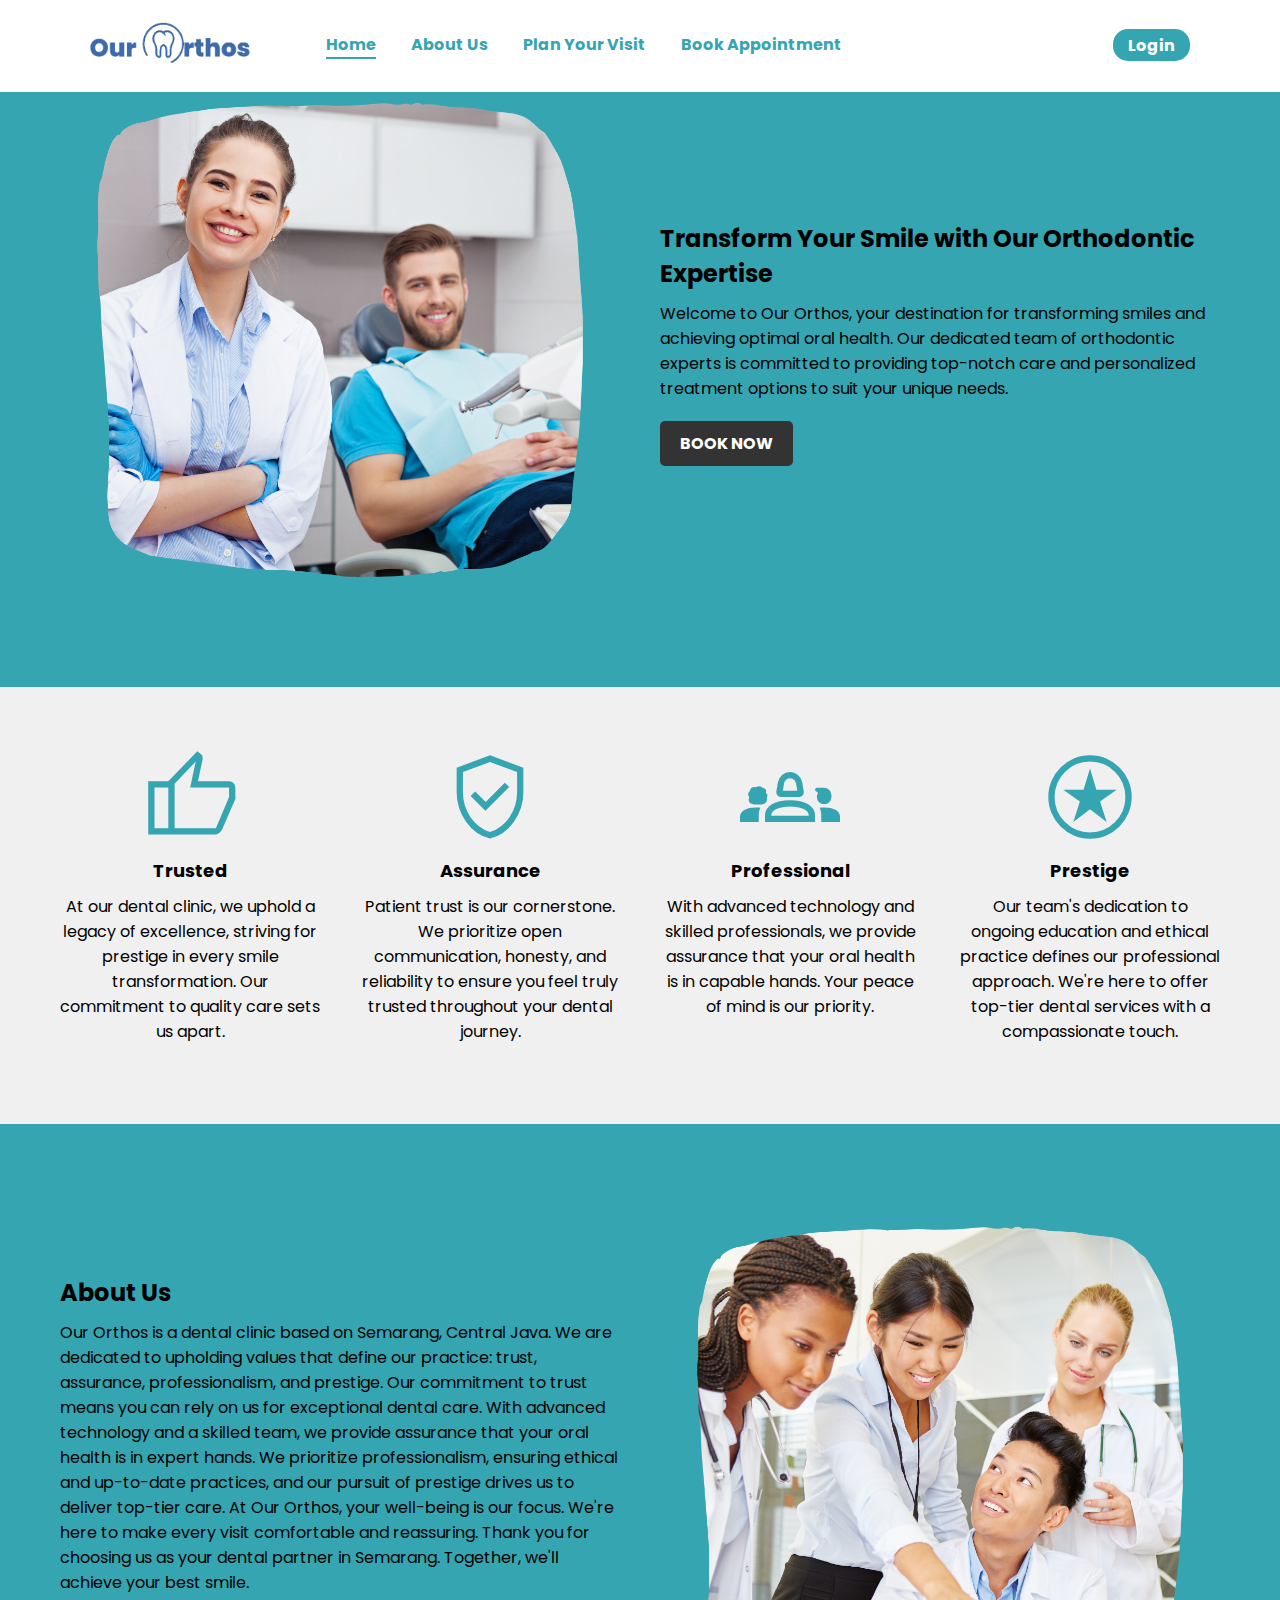
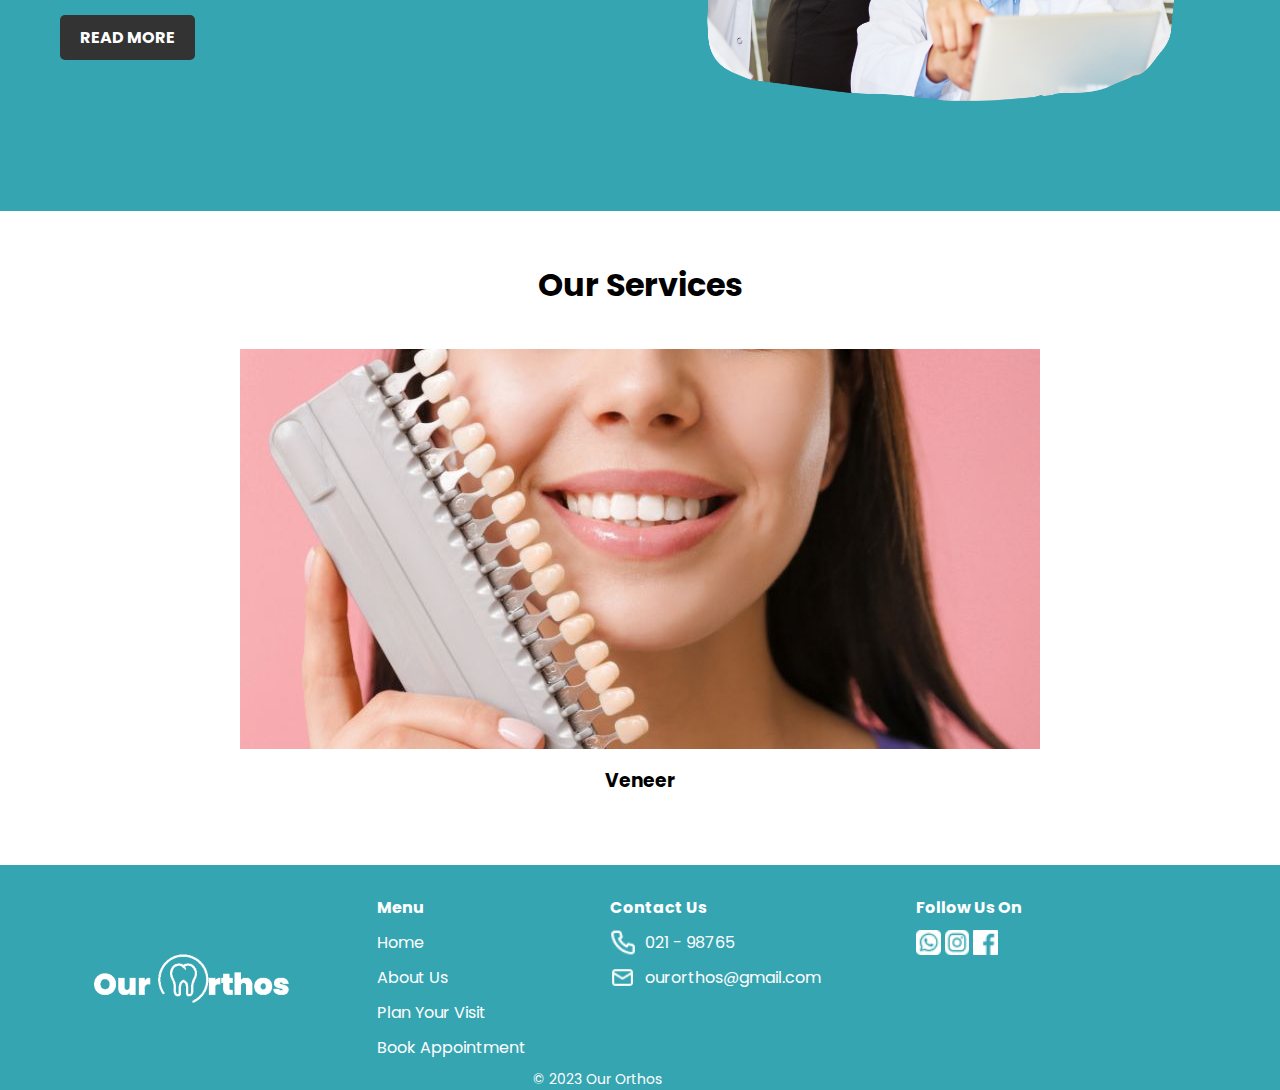
==== index.html @ 7481c5b5 "Change lorem ipsum to real content in index.html, fixed js in carousel index.html and linked button." ====
<!DOCTYPE html>
<html lang="en">
  <head>
    <meta charset="UTF-8" />
    <meta name="viewport" content="width=device-width, initial-scale=1.0" />
    <link rel="stylesheet" href="css/style-erna.css" />

    <!-- Google Fonts -->
    <link rel="preconnect" href="https://fonts.googleapis.com" />
    <link rel="preconnect" href="https://fonts.gstatic.com" crossorigin />
    <link
      href="https://fonts.googleapis.com/css2?family=Poppins:wght@100;300;400;700&display=swap"
      rel="stylesheet"
    />

    <link
      rel="stylesheet"
      href="https://fonts.googleapis.com/css2?family=Material+Symbols+Outlined:opsz,wght,FILL,GRAD@20..48,100..700,0..1,-50..200"
    />

    <link
      href="https://fonts.googleapis.com/css?family=Poppins"
      rel="stylesheet"
    />
    <title>Our Orthos</title>
  </head>
  <body>
    <!-- Navbar -->
    <nav class="navbar">
      <div class="navbar-logo">
        <a href=""><img src="assets/svg/logo.svg" alt="" /></a>
      </div>
      <div id="dropdown" class="navbar-nav">
        <div class="navbar-middle">
          <a href="index.html" class="active">Home</a>
          <a href="about.html">About Us</a>
          <a href="plan-your-visit.html">Plan Your Visit</a>
          <a href="profile page.html">Book Appointment</a>
        </div>
        <div class="navbar-login">
          <a href="login.html" class="login">Login</a>
        </div>
      </div>
      <div class="navbar-right">
        <a id="menu" class="menu">
          <img src="assets/svg/menu.svg" alt="" />
        </a>
      </div>
    </nav>
    <!-- Navbar End -->

    <!-- start section of hero -->
    <section class="hero-section">
      <div class="column">
        <img src="assets/img/Hero.png" alt="Hero Image" />
      </div>
      <div class="column">
        <h1>Transform Your Smile with Our Orthodontic Expertise</h1>
        <p>
          Welcome to Our Orthos, your destination for transforming smiles and
          achieving optimal oral health. Our dedicated team of orthodontic
          experts is committed to providing top-notch care and personalized
          treatment options to suit your unique needs.
        </p>
        <a href="plan-your-visit.html">BOOK NOW</a>
      </div>
    </section>
    <!-- end section of hero -->

    <!-- start section of value -->
    <section class="four-column-section">
      <div class="column">
        <div class="icon">
          <span class="material-symbols-outlined" style="color: #36a5b2">
            thumb_up
          </span>
        </div>
        <h2>Trusted</h2>
        <p>
          At our dental clinic, we uphold a legacy of excellence, striving for
          prestige in every smile transformation. Our commitment to quality care
          sets us apart.
        </p>
      </div>
      <div class="column">
        <div class="icon">
          <span class="material-symbols-outlined" style="color: #36a5b2">
            verified_user
          </span>
        </div>
        <h2>Assurance</h2>
        <p>
          Patient trust is our cornerstone. We prioritize open communication,
          honesty, and reliability to ensure you feel truly trusted throughout
          your dental journey.
        </p>
      </div>
      <div class="column">
        <div class="icon">
          <span class="material-symbols-outlined" style="color: #36a5b2">
            groups_2
          </span>
        </div>
        <h2>Professional</h2>
        <p>
          With advanced technology and skilled professionals, we provide
          assurance that your oral health is in capable hands. Your peace of
          mind is our priority.
        </p>
      </div>
      <div class="column">
        <div class="icon">
          <span class="material-symbols-outlined" style="color: #36a5b2">
            stars
          </span>
        </div>
        <h2>Prestige</h2>
        <p>
          Our team's dedication to ongoing education and ethical practice
          defines our professional approach. We're here to offer top-tier dental
          services with a compassionate touch.
        </p>
      </div>
    </section>
    <!-- end section of value -->

    <!-- start section of about us-->
    <section class="hero-section">
      <div class="column">
        <h1>About Us</h1>
        <p>
          Our Orthos is a dental clinic based on Semarang, Central Java. We are
          dedicated to upholding values that define our practice: trust,
          assurance, professionalism, and prestige. Our commitment to trust
          means you can rely on us for exceptional dental care. With advanced
          technology and a skilled team, we provide assurance that your oral
          health is in expert hands. We prioritize professionalism, ensuring
          ethical and up-to-date practices, and our pursuit of prestige drives
          us to deliver top-tier care. At Our Orthos, your well-being is our
          focus. We're here to make every visit comfortable and reassuring.
          Thank you for choosing us as your dental partner in Semarang.
          Together, we'll achieve your best smile.
        </p>
        <a href="about.html">READ MORE</a>
      </div>
      <div class="column">
        <img src="assets/img/About-Us.png" alt="Hero Image" />
      </div>
    </section>
    <!-- end section of about us -->

    <!-- start of services -->
    <div class="carousel-container">
      <h1>Our Services</h1>
      <div class="carousel">
        <div class="service">
          <img src="assets/img/service1.jpg" alt="Service 1" />
          <h3>Veneer</h3>
        </div>
        <div class="service">
          <img src="assets/img/service2.jpg" alt="Service 2" />
          <h3>Braces</h3>
        </div>
        <div class="service">
          <img src="assets/img/service3.jpg" alt="Service 3" />
          <h3>Scaling</h3>
        </div>
        <div class="service">
          <img src="assets/img/service4.jpg" alt="Service 4" />
          <h3>Dentures</h3>
        </div>
        <div class="service">
          <img src="assets/img/service5.jpg" alt="Service 5" />
          <h3>Consultate More</h3>
        </div>
      </div>
    </div>
    <!-- end of services -->

    <!-- start of footer -->
    <footer class="footer">
      <div class="footer-logo">
        <a href="">
          <img src="assets/svg/logo-white.svg" alt="Our Orthos Logo" />
        </a>
      </div>
      <div class="footer-link">
        <p class="footer-title">Menu</p>
        <ul>
          <li>
            <a href="">Home</a>
          </li>
          <li>
            <a href="">About Us</a>
          </li>
          <li>
            <a href="">Plan Your Visit</a>
          </li>
          <li>
            <a href="">Book Appointment</a>
          </li>
        </ul>
      </div>
      <div class="contact-us">
        <p class="footer-title">Contact Us</p>
        <div class="phone">
          <img src="assets/svg/phone.svg" alt="Phone Icon" />
          <p>021 - 98765</p>
        </div>
        <div class="email">
          <img src="assets/svg/message.svg" alt="Message Icon" />
          <p>ourorthos@gmail.com</p>
        </div>
      </div>
      <div class="follow">
        <p class="footer-title">Follow Us On</p>
        <div class="sosmed-icon">
          <a href="whatsapp.com">
            <img src="assets/svg/whatsapp.svg" alt="Whatsapp Icon" />
          </a>
          <a href="instagram.com">
            <img src="assets/svg/instagram.svg" alt="Instagram Icon" />
          </a>
          <a href="facebook.com">
            <img src="assets/svg/facebook.svg" alt="Facebook Icon" />
          </a>
        </div>
      </div>
      <div class="copyright">
        <p>© 2023 Our Orthos</p>
      </div>
    </footer>

    <script src="js/script.js"></script>
  </body>
</html>
---- css/style-erna.css ----
/* universal */

:root {
  --primary: #36a5b2;
  --secondary: white;
  --third: #b24336;
  --background: #f6f6f6;
}

* {
  font-family: "Poppins";
  margin: 0px;
  padding: 0px;
  box-sizing: border-box;
  text-decoration: none;
}

/* Reset some default styles */
body,
ul {
  margin: 0;
  padding: 0;
  list-style: none;
}

/* Navbar */
.navbar {
  display: flex;
  justify-content: space-between;
  align-items: center;
  padding: 1.4rem 7%;
  background-color: var(--secondary);
  position: fixed;
  width: 100%;
  z-index: 1000;
  font-weight: bold;
  top: 0;
}
/* Navbar Logo */
.navbar .navbar-logo {
  flex: 1 0 20%;
}
.navbar .navbar-logo img {
  width: 10rem;
}
/* Navbar Link */
.navbar .navbar-nav {
  display: flex;
  flex: 1 0 80%;
  justify-content: space-between;
}

.navbar .navbar-nav .navbar-middle a {
  color: var(--primary);
  display: inline-block;
  margin: 0 1rem;
}

.navbar .navbar-nav .navbar-middle a:hover {
  border-bottom: var(--primary) 2px solid;
  transition: 0.1s linear;
}

.navbar .navbar-nav .navbar-middle .active {
  border-bottom: var(--primary) 2px solid;
}

.navbar .navbar-nav .navbar-login a {
  color: var(--secondary);
  background-color: var(--primary);
  border-radius: 15px;
  min-width: 2rem;
  padding: 0.3rem 0.94rem;
  font-weight: bold;
}

.navbar .navbar-nav .navbar-login a:hover {
  color: var(--primary);
  background-color: var(--secondary);
  border: var(--primary) 1px solid;
}

.navbar .navbar-right a {
  margin: 0 0.5rem;
  color: var(--secondary);
}

.navbar .navbar-right {
  color: var(--primary);
  display: none;
}

/* Style the hero section */
.hero-section {
  display: flex;
  flex-direction: row;
  justify-content: space-between;
  align-items: center;
  padding: 40px;
  background-color: #36a5b2;
}

/* Style the columns */
.column {
  flex: 1;
  padding: 20px;
}

.column h1 {
  font-size: 24px;
  margin-bottom: 10px;
}

.column p {
  font-size: 16px;
  margin-bottom: 20px;
}

.column a {
  display: inline-block;
  padding: 10px 20px;
  background-color: #333;
  color: #fff;
  text-decoration: none;
  border-radius: 5px;
  font-weight: bold;
}

.column img {
  max-width: 100%;
  height: auto;
}

/* Style the four-column section */
.four-column-section {
  display: flex;
  flex-wrap: wrap;
  justify-content: space-between;
  padding: 40px;
  background-color: #f0f0f0;
}

.four-column-section .column {
  text-align: center;
}

/* Style the columns */
/* .column {
  flex: 1;
  max-width: calc(25% - 20px);
  margin: 10px;
  padding: 20px;
  background-color: #fff;
  box-shadow: 0 4px 6px rgba(0, 0, 0, 0.1);
  text-align: center;
} */

.icon span {
  font-size: 100px;
  margin-bottom: 10px;
}

h2 {
  font-size: 18px;
  margin-bottom: 10px;
}

.carousel-container {
  width: 80%;
  margin: 0 auto;
  overflow: hidden;
  text-align: center;
  padding: 50px 0;
  background-color: #fff;
}

.carousel {
  display: flex;
  width: 100%;
  transition: transform 0.5s ease-in-out;
  margin-top: 20px;
}

.service {
  flex: 0 0 100%;
  text-align: center;
  padding: 20px;
  /* border: 1px solid #ccc; */
  box-sizing: border-box;
}

.service img {
  max-width: 100%;
  height: auto;
  object-fit: cover;
}

.service h3 {
  margin-top: 10px;
}

/* Footer */
.footer {
  padding: 0 7%;
  padding-top: 1.87rem;
  background-color: var(--primary);
  display: grid;
  grid-template-columns: auto auto auto auto auto;
}
/* Footer Title */
.footer .footer-title {
  font-weight: bold;
}
/* Footer Text */
.footer p {
  color: var(--secondary);
}
/* Footer Logo */
.footer .footer-logo {
  display: flex;
  align-items: center;
}
/* Footer Link */
.footer .footer-link {
  display: grid;
}

.footer .footer-link ul {
  list-style-type: none;
}

.footer .footer-link ul li {
  margin-bottom: 0.62rem;
}

.footer .footer-link ul li a {
  color: var(--secondary);
  font-weight: normal;
}
/* Footer Contact Us and Follow Us On */
.footer .contact-us .phone,
.email {
  display: flex;
}

.footer .footer-link p,
.contact-us p,
.follow p {
  padding-bottom: 0.62rem;
}

.footer .contact-us .phone p,
.email p {
  margin: 0 0.62rem;
}

.footer .contact-us img,
.follow img {
  width: 1.56rem;
  height: 1.56rem;
}
/* Footer Copyright */
footer .copyright {
  text-align: center;
  grid-column: 1 / span 4;
  font-size: 0.87rem;
}

/* Large Tablet */
@media (max-width: 991.98px) {
  .navbar .navbar-right {
    display: block;
  }

  .navbar .navbar-nav {
    display: none;
    position: absolute;
    right: 0;
    margin-right: 7%;
    top: 60px;
    width: 200px;
    border-radius: 10px;
    background-color: var(--secondary);
    opacity: 0.8;
    overflow: hidden;
    border: var(--primary) 1px solid;
  }

  .navbar .navbar-nav.open {
    display: block;
  }

  .navbar .navbar-nav .navbar-middle a {
    margin: 0;
    padding: 0.5rem;
    width: 100%;
  }

  .navbar .navbar-nav .navbar-middle a:hover {
    background-color: var(--primary);
    color: var(--secondary);
    border: none;
  }

  .navbar .navbar-nav .navbar-middle .active {
    background-color: var(--primary);
    color: var(--secondary);
    border: none;
  }

  .navbar .navbar-nav .navbar-login a {
    text-align: center;
    border-radius: 10px;
    display: block;
  }

  .navbar .navbar-nav .navbar-login a:hover {
    color: var(--primary);
    background-color: var(--secondary);
    border: var(--primary) 1px solid;
  }
}

/* FOR MAKE IT RESPONSIVE */
@media (max-width: 768px) {
  .nav-links {
    display: none;
    flex-direction: column;
    background-color: #d0eef1;
    position: absolute;
    top: 135px;
    right: 0;
    left: 0;
    padding: 20px;
  }

  .nav-links.active {
    display: flex;
  }

  .menu-toggle {
    display: flex;
  }

  .nav-links a {
    text-decoration: none;
    color: #36a5b2;
    font-weight: bold;
  }

  .hero-section {
    flex-direction: column;
    text-align: center;
    margin-top: 100px;
  }

  .column {
    flex: none;
    width: 100%;
    padding: 0;
  }

  .four-column-section {
    flex-direction: column;
    text-align: center;
  }

  /* footer section */
  .footer {
    grid-template-columns: auto auto auto;
  }

  .footer .copyright {
    grid-column: 1 / span 3;
  }

  .footer .footer-logo {
    grid-column: 1 / span 3;
    justify-content: center;
  }

  .footer {
    display: block;
  }

  .footer .footer-link,
  .contact-us,
  .follow {
    margin-bottom: 1.25rem;
  }
}
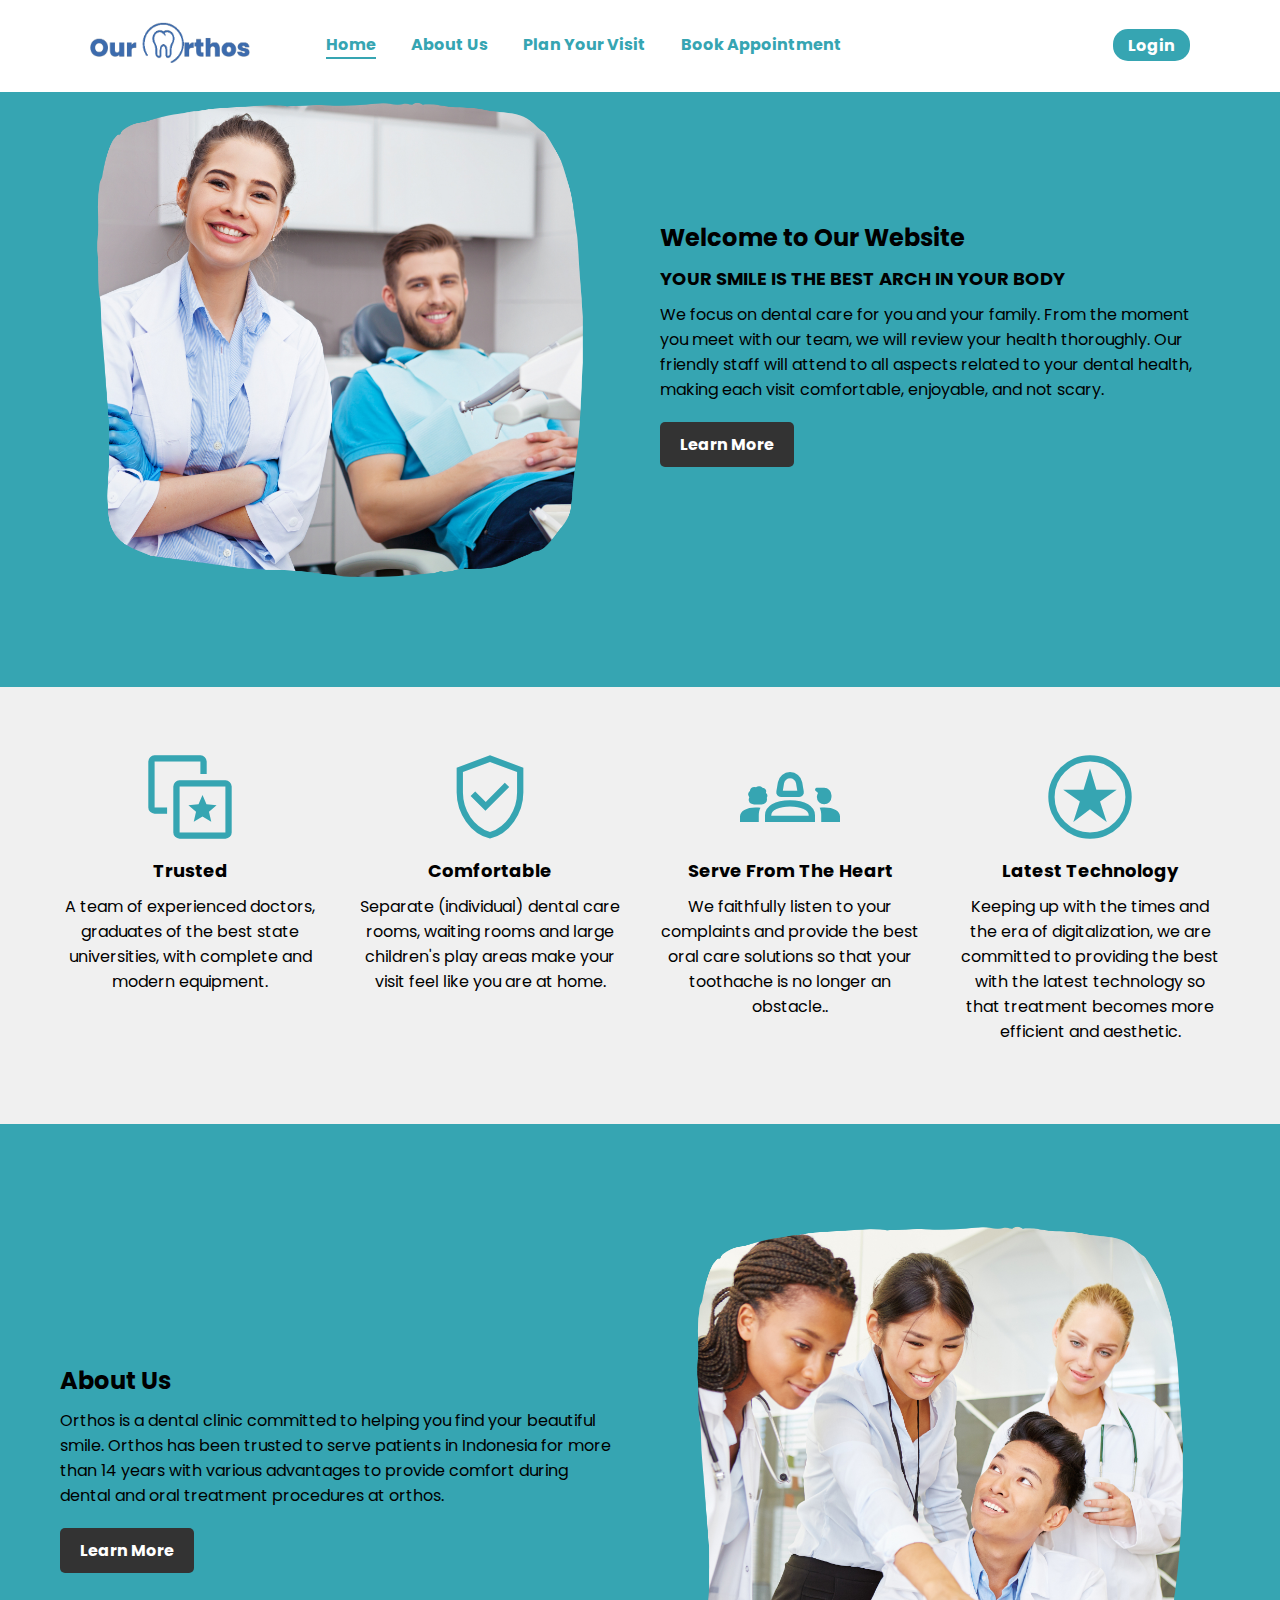
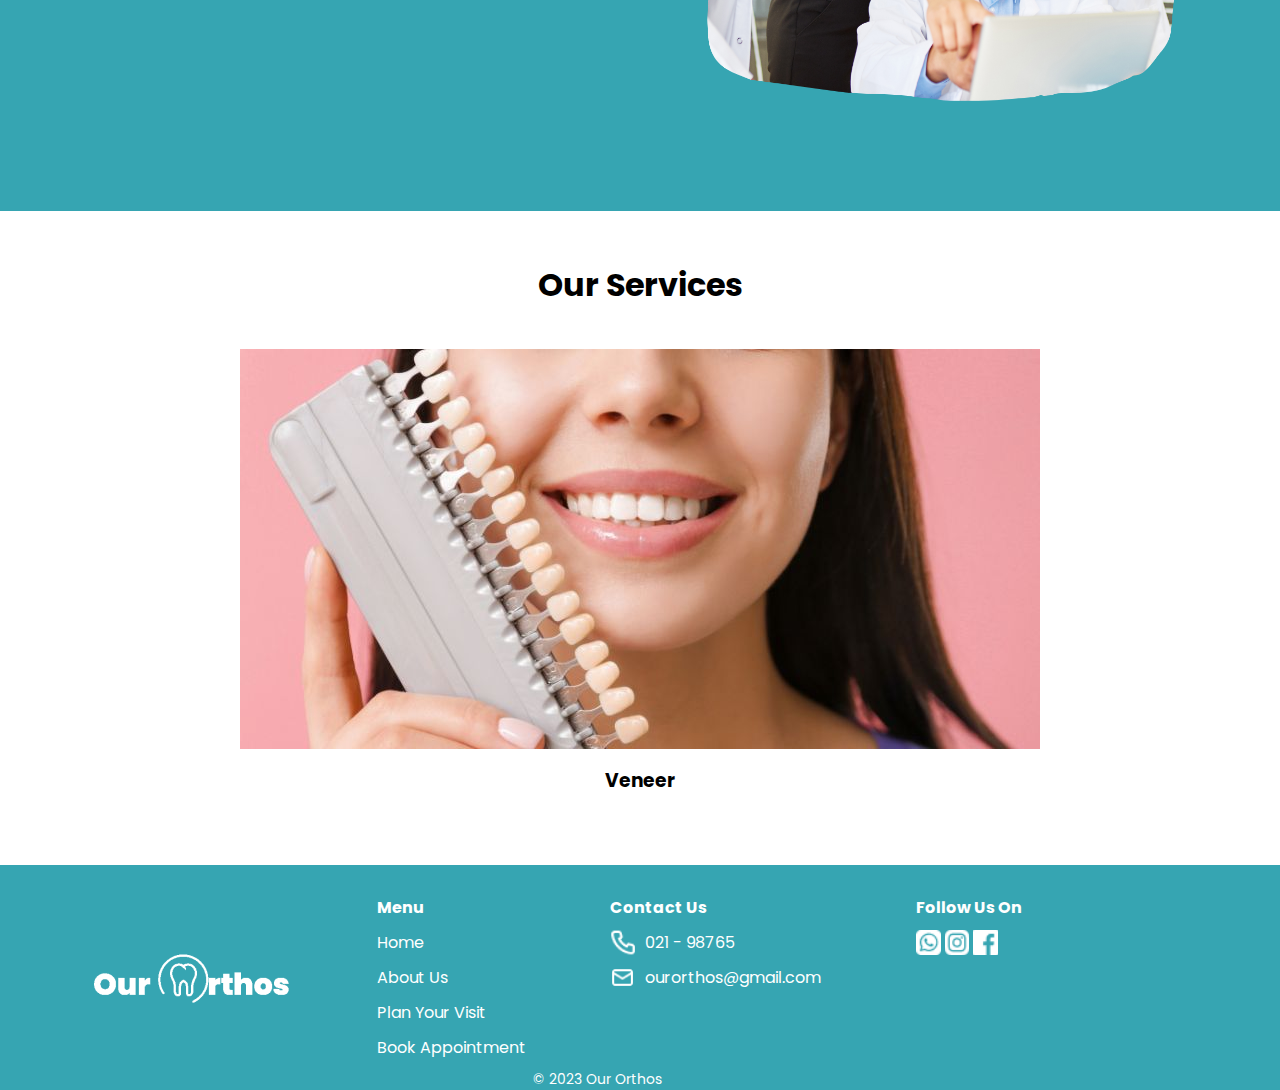
==== commit 63626faf: "Update index.html" ====
--- a/index.html
+++ b/index.html
@@ -1,236 +1,207 @@
-<!DOCTYPE html>
-<html lang="en">
-  <head>
-    <meta charset="UTF-8" />
-    <meta name="viewport" content="width=device-width, initial-scale=1.0" />
-    <link rel="stylesheet" href="css/style-erna.css" />
-
-    <!-- Google Fonts -->
-    <link rel="preconnect" href="https://fonts.googleapis.com" />
-    <link rel="preconnect" href="https://fonts.gstatic.com" crossorigin />
-    <link
-      href="https://fonts.googleapis.com/css2?family=Poppins:wght@100;300;400;700&display=swap"
-      rel="stylesheet"
-    />
-
-    <link
-      rel="stylesheet"
-      href="https://fonts.googleapis.com/css2?family=Material+Symbols+Outlined:opsz,wght,FILL,GRAD@20..48,100..700,0..1,-50..200"
-    />
-
-    <link
-      href="https://fonts.googleapis.com/css?family=Poppins"
-      rel="stylesheet"
-    />
-    <title>Our Orthos</title>
-  </head>
-  <body>
-    <!-- Navbar -->
-    <nav class="navbar">
-      <div class="navbar-logo">
-        <a href=""><img src="assets/svg/logo.svg" alt="" /></a>
-      </div>
-      <div id="dropdown" class="navbar-nav">
-        <div class="navbar-middle">
-          <a href="index.html" class="active">Home</a>
-          <a href="about.html">About Us</a>
-          <a href="plan-your-visit.html">Plan Your Visit</a>
-          <a href="profile page.html">Book Appointment</a>
-        </div>
-        <div class="navbar-login">
-          <a href="login.html" class="login">Login</a>
-        </div>
-      </div>
-      <div class="navbar-right">
-        <a id="menu" class="menu">
-          <img src="assets/svg/menu.svg" alt="" />
-        </a>
-      </div>
-    </nav>
-    <!-- Navbar End -->
-
-    <!-- start section of hero -->
-    <section class="hero-section">
-      <div class="column">
-        <img src="assets/img/Hero.png" alt="Hero Image" />
-      </div>
-      <div class="column">
-        <h1>Transform Your Smile with Our Orthodontic Expertise</h1>
-        <p>
-          Welcome to Our Orthos, your destination for transforming smiles and
-          achieving optimal oral health. Our dedicated team of orthodontic
-          experts is committed to providing top-notch care and personalized
-          treatment options to suit your unique needs.
-        </p>
-        <a href="plan-your-visit.html">BOOK NOW</a>
-      </div>
-    </section>
-    <!-- end section of hero -->
-
-    <!-- start section of value -->
-    <section class="four-column-section">
-      <div class="column">
-        <div class="icon">
-          <span class="material-symbols-outlined" style="color: #36a5b2">
-            thumb_up
-          </span>
-        </div>
-        <h2>Trusted</h2>
-        <p>
-          At our dental clinic, we uphold a legacy of excellence, striving for
-          prestige in every smile transformation. Our commitment to quality care
-          sets us apart.
-        </p>
-      </div>
-      <div class="column">
-        <div class="icon">
-          <span class="material-symbols-outlined" style="color: #36a5b2">
-            verified_user
-          </span>
-        </div>
-        <h2>Assurance</h2>
-        <p>
-          Patient trust is our cornerstone. We prioritize open communication,
-          honesty, and reliability to ensure you feel truly trusted throughout
-          your dental journey.
-        </p>
-      </div>
-      <div class="column">
-        <div class="icon">
-          <span class="material-symbols-outlined" style="color: #36a5b2">
-            groups_2
-          </span>
-        </div>
-        <h2>Professional</h2>
-        <p>
-          With advanced technology and skilled professionals, we provide
-          assurance that your oral health is in capable hands. Your peace of
-          mind is our priority.
-        </p>
-      </div>
-      <div class="column">
-        <div class="icon">
-          <span class="material-symbols-outlined" style="color: #36a5b2">
-            stars
-          </span>
-        </div>
-        <h2>Prestige</h2>
-        <p>
-          Our team's dedication to ongoing education and ethical practice
-          defines our professional approach. We're here to offer top-tier dental
-          services with a compassionate touch.
-        </p>
-      </div>
-    </section>
-    <!-- end section of value -->
-
-    <!-- start section of about us-->
-    <section class="hero-section">
-      <div class="column">
-        <h1>About Us</h1>
-        <p>
-          Our Orthos is a dental clinic based on Semarang, Central Java. We are
-          dedicated to upholding values that define our practice: trust,
-          assurance, professionalism, and prestige. Our commitment to trust
-          means you can rely on us for exceptional dental care. With advanced
-          technology and a skilled team, we provide assurance that your oral
-          health is in expert hands. We prioritize professionalism, ensuring
-          ethical and up-to-date practices, and our pursuit of prestige drives
-          us to deliver top-tier care. At Our Orthos, your well-being is our
-          focus. We're here to make every visit comfortable and reassuring.
-          Thank you for choosing us as your dental partner in Semarang.
-          Together, we'll achieve your best smile.
-        </p>
-        <a href="about.html">READ MORE</a>
-      </div>
-      <div class="column">
-        <img src="assets/img/About-Us.png" alt="Hero Image" />
-      </div>
-    </section>
-    <!-- end section of about us -->
-
-    <!-- start of services -->
-    <div class="carousel-container">
-      <h1>Our Services</h1>
-      <div class="carousel">
-        <div class="service">
-          <img src="assets/img/service1.jpg" alt="Service 1" />
-          <h3>Veneer</h3>
-        </div>
-        <div class="service">
-          <img src="assets/img/service2.jpg" alt="Service 2" />
-          <h3>Braces</h3>
-        </div>
-        <div class="service">
-          <img src="assets/img/service3.jpg" alt="Service 3" />
-          <h3>Scaling</h3>
-        </div>
-        <div class="service">
-          <img src="assets/img/service4.jpg" alt="Service 4" />
-          <h3>Dentures</h3>
-        </div>
-        <div class="service">
-          <img src="assets/img/service5.jpg" alt="Service 5" />
-          <h3>Consultate More</h3>
-        </div>
-      </div>
-    </div>
-    <!-- end of services -->
-
-    <!-- start of footer -->
-    <footer class="footer">
-      <div class="footer-logo">
-        <a href="">
-          <img src="assets/svg/logo-white.svg" alt="Our Orthos Logo" />
-        </a>
-      </div>
-      <div class="footer-link">
-        <p class="footer-title">Menu</p>
-        <ul>
-          <li>
-            <a href="">Home</a>
-          </li>
-          <li>
-            <a href="">About Us</a>
-          </li>
-          <li>
-            <a href="">Plan Your Visit</a>
-          </li>
-          <li>
-            <a href="">Book Appointment</a>
-          </li>
-        </ul>
-      </div>
-      <div class="contact-us">
-        <p class="footer-title">Contact Us</p>
-        <div class="phone">
-          <img src="assets/svg/phone.svg" alt="Phone Icon" />
-          <p>021 - 98765</p>
-        </div>
-        <div class="email">
-          <img src="assets/svg/message.svg" alt="Message Icon" />
-          <p>ourorthos@gmail.com</p>
-        </div>
-      </div>
-      <div class="follow">
-        <p class="footer-title">Follow Us On</p>
-        <div class="sosmed-icon">
-          <a href="whatsapp.com">
-            <img src="assets/svg/whatsapp.svg" alt="Whatsapp Icon" />
-          </a>
-          <a href="instagram.com">
-            <img src="assets/svg/instagram.svg" alt="Instagram Icon" />
-          </a>
-          <a href="facebook.com">
-            <img src="assets/svg/facebook.svg" alt="Facebook Icon" />
-          </a>
-        </div>
-      </div>
-      <div class="copyright">
-        <p>© 2023 Our Orthos</p>
-      </div>
-    </footer>
-
-    <script src="js/script.js"></script>
-  </body>
-</html>
+<!DOCTYPE html>
+<html lang="en">
+  <head>
+    <meta charset="UTF-8" />
+    <meta name="viewport" content="width=device-width, initial-scale=1.0" />
+    <link rel="stylesheet" href="css/style-erna.css" />
+
+    <!-- Google Fonts -->
+    <link rel="preconnect" href="https://fonts.googleapis.com" />
+    <link rel="preconnect" href="https://fonts.gstatic.com" crossorigin />
+    <link
+      href="https://fonts.googleapis.com/css2?family=Poppins:wght@100;300;400;700&display=swap"
+      rel="stylesheet"
+    />
+
+    <link
+      rel="stylesheet"
+      href="https://fonts.googleapis.com/css2?family=Material+Symbols+Outlined:opsz,wght,FILL,GRAD@20..48,100..700,0..1,-50..200"
+    />
+
+    <link
+      href="https://fonts.googleapis.com/css?family=Poppins"
+      rel="stylesheet"
+    />
+    <title>Our Orthos</title>
+  </head>
+  <body>
+    <!-- Navbar -->
+    <nav class="navbar">
+      <div class="navbar-logo">
+        <a href=""><img src="assets/svg/logo.svg" alt="" /></a>
+      </div>
+      <div id="dropdown" class="navbar-nav">
+        <div class="navbar-middle">
+          <a href="index.html" class="active">Home</a>
+          <a href="about.html">About Us</a>
+          <a href="plan-your-visit.html">Plan Your Visit</a>
+          <a href="profile page.html">Book Appointment</a>
+        </div>
+        <div class="navbar-login">
+          <a href="login.html" class="login">Login</a>
+        </div>
+      </div>
+      <div class="navbar-right">
+        <a id="menu" class="menu">
+          <img src="assets/svg/menu.svg" alt="" />
+        </a>
+      </div>
+    </nav>
+    <!-- Navbar End -->
+
+    <!-- start section of hero -->
+    <section class="hero-section">
+      <div class="column">
+        <img src="assets/img/Hero.png" alt="Hero Image" />
+      </div>
+      <div class="column">
+        <h1>Welcome to Our Website</h1>
+        <h2>YOUR SMILE IS THE BEST ARCH IN YOUR BODY</h2>
+        <p>We focus on dental care for you and your family. From the moment you meet with our team, we will review your health thoroughly. Our friendly staff will attend to all aspects related to your dental health, making each visit comfortable, enjoyable, and not scary.</p>
+        <a href="#">Learn More</a>
+      </div>
+    </section>
+    <!-- end section of hero -->
+
+    <!-- start section of value -->
+    <section class="four-column-section">
+      <div class="column">
+        <div class="icon">
+          <span class="material-symbols-outlined" style="color: #36a5b2">
+            stack_star
+          </span>
+        </div>
+        <h2>Trusted</h2>
+        <p>A team of experienced doctors, graduates of the best state universities, with complete and modern equipment.</p>
+      </div>
+      <div class="column">
+        <div class="icon">
+          <span class="material-symbols-outlined" style="color: #36a5b2">
+            verified_user
+          </span>
+        </div>
+        <h2>Comfortable</h2>
+        <p>Separate (individual) dental care rooms, waiting rooms and large children's play areas make your visit feel like you are at home.</p>
+      </div>
+      <div class="column">
+        <div class="icon">
+          <span class="material-symbols-outlined" style="color: #36a5b2">
+            groups_2
+          </span>
+        </div>
+        <h2>Serve From The Heart</h2>
+        <p>We faithfully listen to your complaints and provide the best oral care solutions so that your toothache is no longer an obstacle..</p>
+      </div>
+      <div class="column">
+        <div class="icon">
+          <span class="material-symbols-outlined" style="color: #36a5b2">
+            stars
+          </span>
+        </div>
+        <h2>Latest Technology</h2>
+        <p>Keeping up with the times and the era of digitalization, we are committed to providing the best with the latest technology so that treatment becomes more efficient and aesthetic.</p>
+      </div>
+    </section>
+    <!-- end section of value -->
+
+    <!-- start section of about us-->
+    <section class="hero-section">
+      <div class="column">
+        <h1>About Us</h1>
+        <p>
+          Orthos is a dental clinic committed to helping you find your beautiful smile. Orthos has been trusted to serve patients
+          in Indonesia for more than 14 years with various advantages to provide comfort during dental and oral treatment procedures at orthos.
+        </p>
+        <a href="#">Learn More</a>
+      </div>
+      <div class="column">
+        <img src="assets/img/About-Us.png" alt="Hero Image" />
+      </div>
+    </section>
+    <!-- end section of about us -->
+
+    <!-- start of services -->
+    <div class="carousel-container">
+      <h1>Our Services</h1>
+      <div class="carousel">
+        <div class="service">
+          <img src="assets/img/service1.jpg" alt="Service 1" />
+          <h3>Veneer</h3>
+        </div>
+        <div class="service">
+          <img src="assets/img/service2.jpg" alt="Service 2" />
+          <h3>Braces</h3>
+        </div>
+        <div class="service">
+          <img src="assets/img/service3.jpg" alt="Service 3" />
+          <h3>Scaling</h3>
+        </div>
+        <div class="service">
+          <img src="assets/img/service4.jpg" alt="Service 4" />
+          <h3>Dentures</h3>
+        </div>
+        <div class="service">
+          <img src="assets/img/service5.jpg" alt="Service 5" />
+          <h3>Consultate More</h3>
+        </div>
+      </div>
+    </div>
+    <!-- end of services -->
+
+    <!-- start of footer -->
+    <footer class="footer">
+      <div class="footer-logo">
+        <a href="">
+          <img src="assets/svg/logo-white.svg" alt="Our Orthos Logo" />
+        </a>
+      </div>
+      <div class="footer-link">
+        <p class="footer-title">Menu</p>
+        <ul>
+          <li>
+            <a href="">Home</a>
+          </li>
+          <li>
+            <a href="">About Us</a>
+          </li>
+          <li>
+            <a href="">Plan Your Visit</a>
+          </li>
+          <li>
+            <a href="">Book Appointment</a>
+          </li>
+        </ul>
+      </div>
+      <div class="contact-us">
+        <p class="footer-title">Contact Us</p>
+        <div class="phone">
+          <img src="assets/svg/phone.svg" alt="Phone Icon" />
+          <p>021 - 98765</p>
+        </div>
+        <div class="email">
+          <img src="assets/svg/message.svg" alt="Message Icon" />
+          <p>ourorthos@gmail.com</p>
+        </div>
+      </div>
+      <div class="follow">
+        <p class="footer-title">Follow Us On</p>
+        <div class="sosmed-icon">
+          <a href="whatsapp.com">
+            <img src="assets/svg/whatsapp.svg" alt="Whatsapp Icon" />
+          </a>
+          <a href="instagram.com">
+            <img src="assets/svg/instagram.svg" alt="Instagram Icon" />
+          </a>
+          <a href="facebook.com">
+            <img src="assets/svg/facebook.svg" alt="Facebook Icon" />
+          </a>
+        </div>
+      </div>
+      <div class="copyright">
+        <p>© 2023 Our Orthos</p>
+      </div>
+    </footer>
+
+    <script src="source/script.js"></script>
+  </body>
+</html>
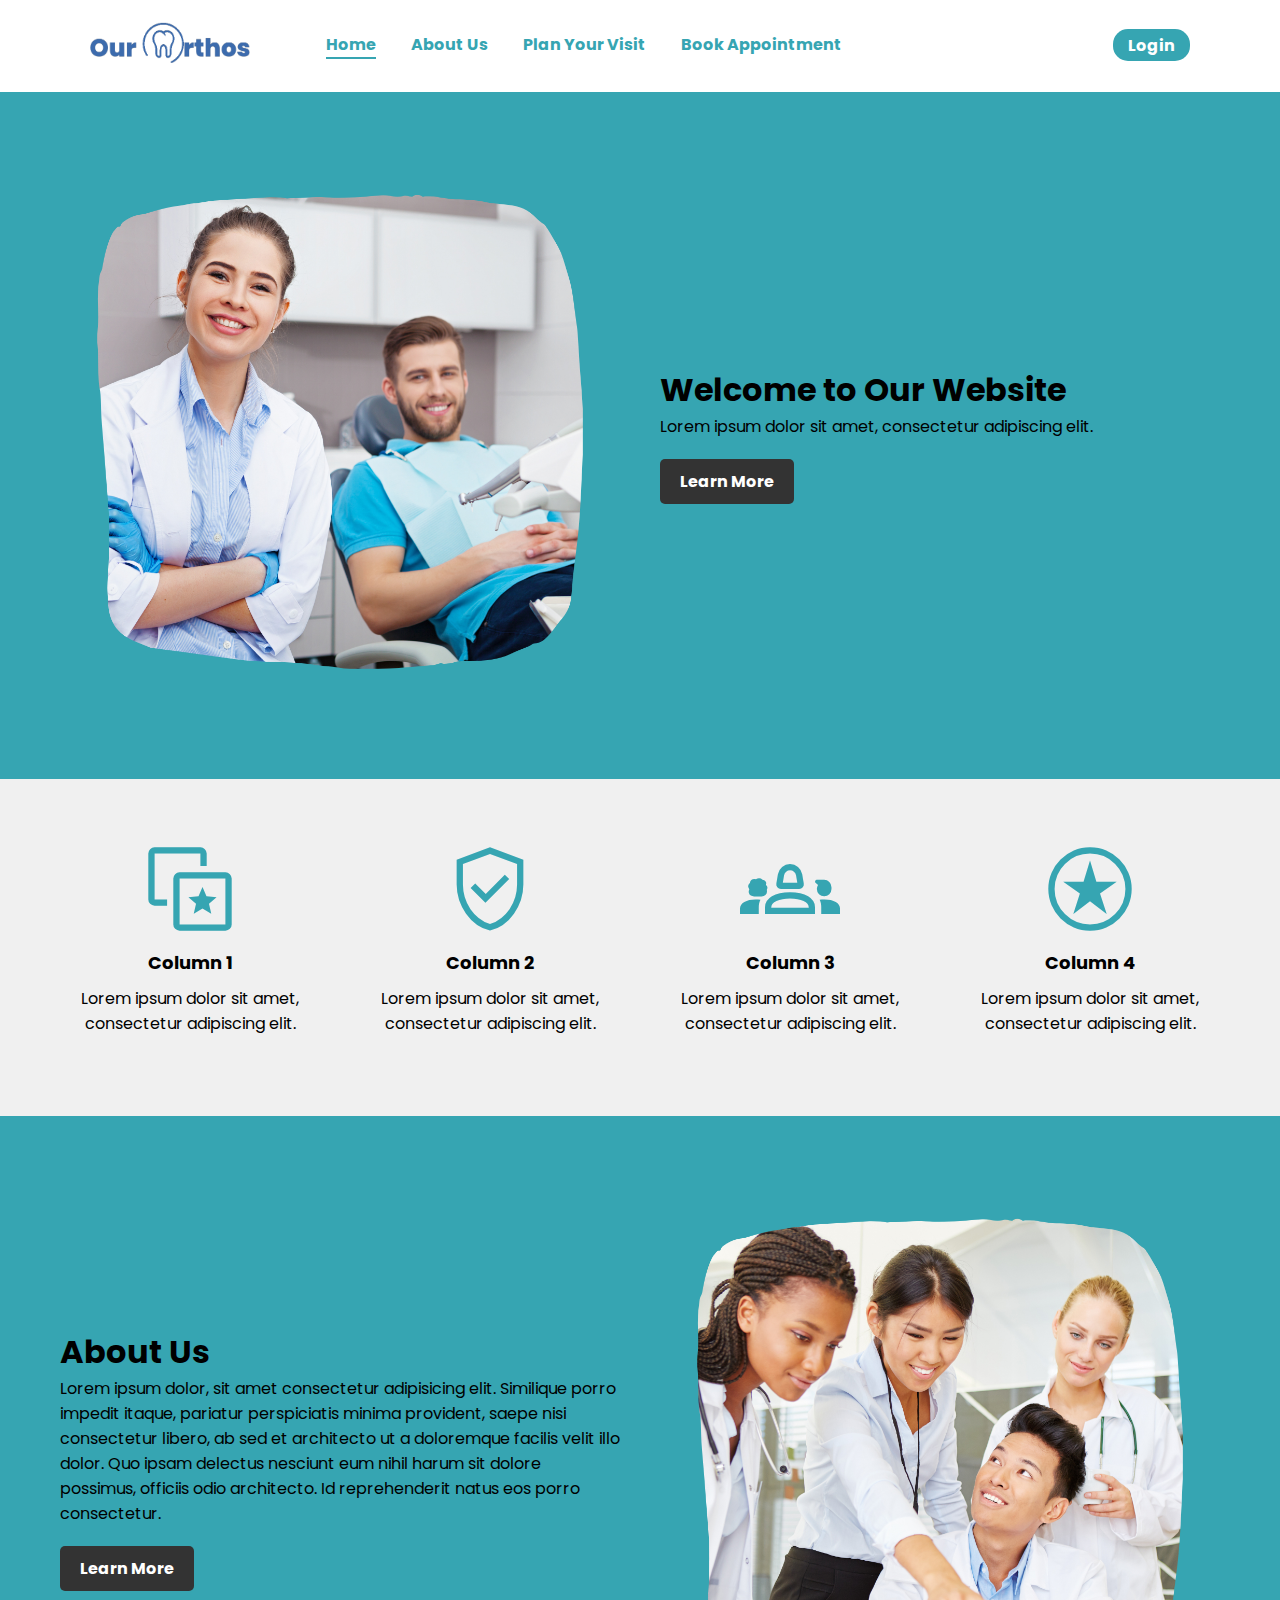
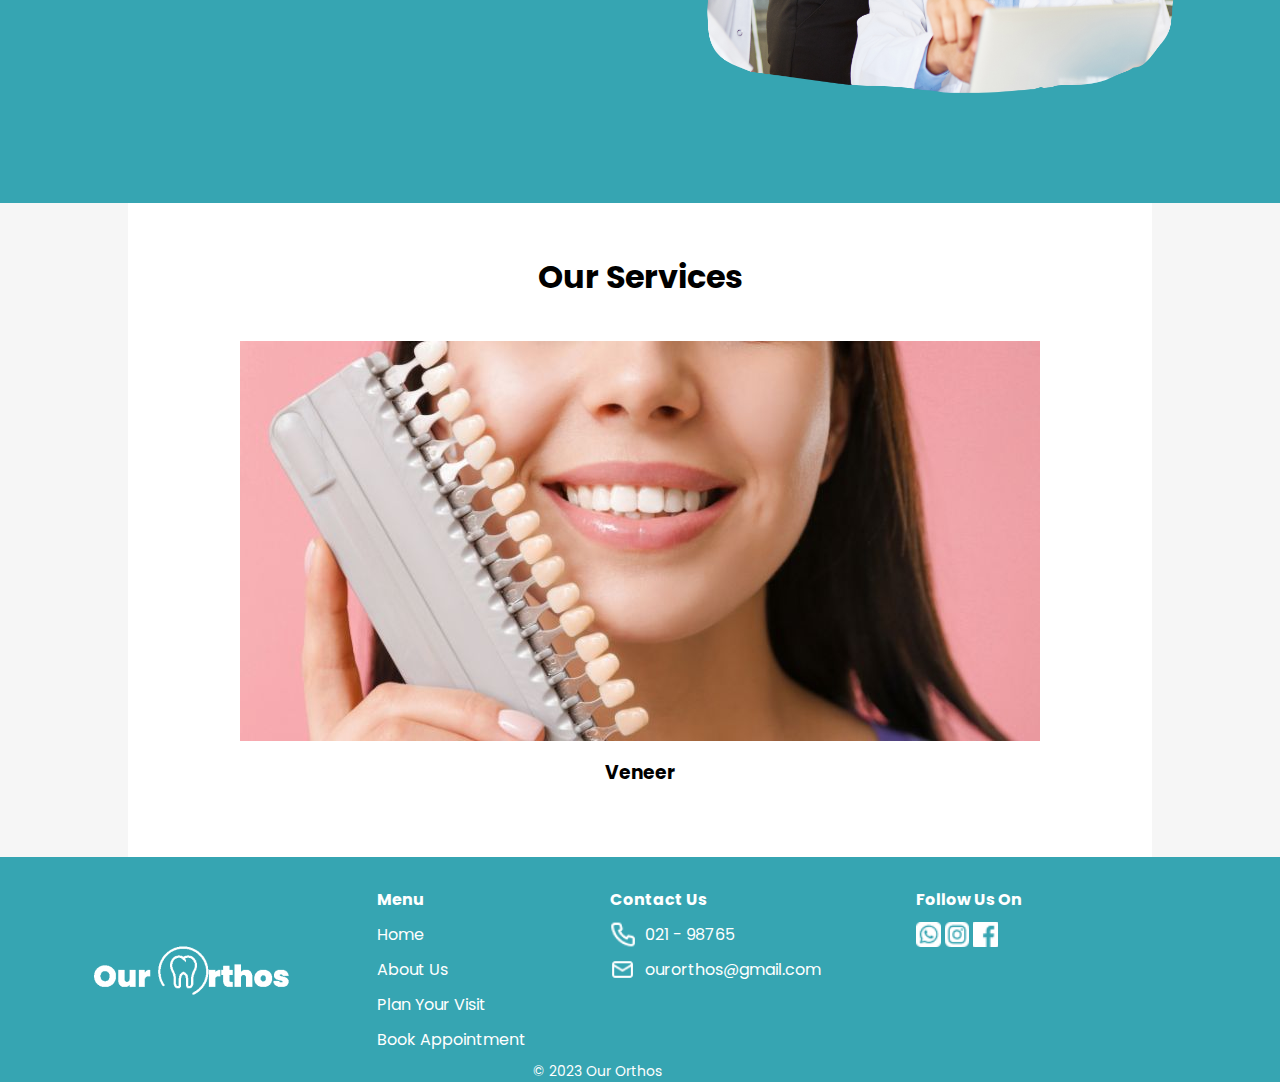
==== commit d2448807: "Add files via upload" ====
--- a/index.html
+++ b/index.html
@@ -3,7 +3,7 @@
   <head>
     <meta charset="UTF-8" />
     <meta name="viewport" content="width=device-width, initial-scale=1.0" />
-    <link rel="stylesheet" href="css/style-erna.css" />
+    <link rel="stylesheet" href="css/main.css" />
 
     <!-- Google Fonts -->
     <link rel="preconnect" href="https://fonts.googleapis.com" />
@@ -56,8 +56,7 @@
       </div>
       <div class="column">
         <h1>Welcome to Our Website</h1>
-        <h2>YOUR SMILE IS THE BEST ARCH IN YOUR BODY</h2>
-        <p>We focus on dental care for you and your family. From the moment you meet with our team, we will review your health thoroughly. Our friendly staff will attend to all aspects related to your dental health, making each visit comfortable, enjoyable, and not scary.</p>
+        <p>Lorem ipsum dolor sit amet, consectetur adipiscing elit.</p>
         <a href="#">Learn More</a>
       </div>
     </section>
@@ -71,8 +70,8 @@
             stack_star
           </span>
         </div>
-        <h2>Trusted</h2>
-        <p>A team of experienced doctors, graduates of the best state universities, with complete and modern equipment.</p>
+        <h2>Column 1</h2>
+        <p>Lorem ipsum dolor sit amet, consectetur adipiscing elit.</p>
       </div>
       <div class="column">
         <div class="icon">
@@ -80,8 +79,8 @@
             verified_user
           </span>
         </div>
-        <h2>Comfortable</h2>
-        <p>Separate (individual) dental care rooms, waiting rooms and large children's play areas make your visit feel like you are at home.</p>
+        <h2>Column 2</h2>
+        <p>Lorem ipsum dolor sit amet, consectetur adipiscing elit.</p>
       </div>
       <div class="column">
         <div class="icon">
@@ -89,8 +88,8 @@
             groups_2
           </span>
         </div>
-        <h2>Serve From The Heart</h2>
-        <p>We faithfully listen to your complaints and provide the best oral care solutions so that your toothache is no longer an obstacle..</p>
+        <h2>Column 3</h2>
+        <p>Lorem ipsum dolor sit amet, consectetur adipiscing elit.</p>
       </div>
       <div class="column">
         <div class="icon">
@@ -98,8 +97,8 @@
             stars
           </span>
         </div>
-        <h2>Latest Technology</h2>
-        <p>Keeping up with the times and the era of digitalization, we are committed to providing the best with the latest technology so that treatment becomes more efficient and aesthetic.</p>
+        <h2>Column 4</h2>
+        <p>Lorem ipsum dolor sit amet, consectetur adipiscing elit.</p>
       </div>
     </section>
     <!-- end section of value -->
@@ -109,8 +108,12 @@
       <div class="column">
         <h1>About Us</h1>
         <p>
-          Orthos is a dental clinic committed to helping you find your beautiful smile. Orthos has been trusted to serve patients
-          in Indonesia for more than 14 years with various advantages to provide comfort during dental and oral treatment procedures at orthos.
+          Lorem ipsum dolor, sit amet consectetur adipisicing elit. Similique
+          porro impedit itaque, pariatur perspiciatis minima provident, saepe
+          nisi consectetur libero, ab sed et architecto ut a doloremque facilis
+          velit illo dolor. Quo ipsam delectus nesciunt eum nihil harum sit
+          dolore possimus, officiis odio architecto. Id reprehenderit natus eos
+          porro consectetur.
         </p>
         <a href="#">Learn More</a>
       </div>
@@ -202,6 +205,6 @@
       </div>
     </footer>
 
-    <script src="source/script.js"></script>
+    <script src="./js/main.js"></script>
   </body>
 </html>
--- a/css/main.css
+++ b/css/main.css
@@ -0,0 +1,879 @@
+/* Universal */
+:root {
+  --primary: #36a5b2;
+  --secondary: white;
+  --third: #b24336;
+  --background: #f6f6f6;
+}
+
+* {
+  margin: 0;
+  padding: 0;
+  box-sizing: border-box;
+  text-decoration: none;
+}
+
+body {
+  font-family: "Poppins", sans-serif;
+  background-color: var(--background);
+  padding-top: 91.97px;
+}
+
+/* Navbar */
+.navbar {
+  display: flex;
+  justify-content: space-between;
+  align-items: center;
+  padding: 1.4rem 7%;
+  background-color: var(--secondary);
+  position: fixed;
+  width: 100%;
+  z-index: 1000;
+  font-weight: bold;
+  top: 0;
+}
+
+/* Navbar Logo */
+.navbar .navbar-logo {
+  flex: 1 0 20%;
+}
+
+.navbar .navbar-logo img {
+  width: 10rem;
+}
+
+/* Navbar Link */
+.navbar .navbar-nav {
+  display: flex;
+  flex: 1 0 80%;
+  justify-content: space-between;
+}
+
+.navbar .navbar-nav .navbar-middle a {
+  color: var(--primary);
+  display: inline-block;
+  margin: 0 1rem;
+}
+
+.navbar .navbar-nav .navbar-middle a:hover {
+  border-bottom: var(--primary) 2px solid;
+  transition: 0.1s linear;
+}
+
+.navbar .navbar-nav .navbar-middle .active {
+  border-bottom: var(--primary) 2px solid;
+}
+
+.navbar .navbar-nav .navbar-login a {
+  color: var(--secondary);
+  background-color: var(--primary);
+  border-radius: 15px;
+  min-width: 2rem;
+  padding: 0.3rem 0.94rem;
+  font-weight: bold;
+}
+
+.navbar .navbar-nav .navbar-login a:hover {
+  color: var(--primary);
+  background-color: var(--secondary);
+  border: var(--primary) 1px solid;
+}
+
+/* Navbar Menu Button */
+.navbar .navbar-right {
+  display: none;
+}
+
+.navbar .navbar-right a {
+  margin: 0 0.5rem;
+}
+
+/* Hero */
+.hero {
+  display: flex;
+  padding: 0 7%;
+  background-color: var(--primary);
+  justify-content: space-between;
+  align-items: center;
+  max-height: 50vh;
+  overflow: visible;
+}
+
+.hero h1 {
+  color: var(--secondary);
+  font-size: 4rem;
+}
+
+.hero img {
+  margin-top: 4%;
+  width: 60vh;
+}
+
+/* What to Do */
+.what-to-do {
+  padding: 0 7%;
+  margin: 4.68rem 0 0;
+}
+
+.what-to-do .title {
+  text-align: center;
+}
+
+.what-to-do .title h2 {
+  font-size: 2.75rem;
+  font-weight: bold;
+}
+
+.what-to-do .title h3 {
+  font-size: 1.25rem;
+  font-weight: normal;
+}
+
+.what-to-do .title img {
+  width: 10rem;
+  margin-top: 1rem;
+}
+
+/* What to Do Steps */
+.what-to-do .steps {
+  margin: 0 20%;
+}
+
+.what-to-do .steps .step {
+  margin: 4.12rem 0;
+  display: flex;
+}
+
+.what-to-do .steps .step .step-image {
+  padding: 0 1rem;
+}
+
+.what-to-do .steps .step .step-image img {
+  width: 4.5rem;
+}
+
+.what-to-do .steps .step .step-container {
+  padding: 0 1rem;
+}
+
+.what-to-do .steps .step .step-container .step-title p {
+  color: var(--third);
+  width: fit-content;
+  border-bottom: var(--third) 2px solid;
+  border-image: linear-gradient(to right, var(--third) 30%, transparent 30%) 1;
+}
+
+.what-to-do .steps .step .step-container .schedule p {
+  width: 9.43rem;
+}
+
+/* What to Do Step 2 Schedule */
+.what-to-do .steps .step .step-container .schedule .weekday,
+.saturday,
+.sunday {
+  display: flex;
+}
+
+.what-to-do .steps .step .step-container .schedule .end {
+  float: right;
+}
+
+.what-to-do .steps .step .step-container .schedule span {
+  margin-left: 1rem;
+}
+
+/* What to Do Step 3 Booking */
+.what-to-do .steps .step .step-container .book {
+  display: flex;
+  align-items: center;
+  justify-content: center;
+  margin-top: 4.12rem;
+}
+
+.what-to-do .steps .step .step-container .book a {
+  background-color: var(--primary);
+  color: var(--secondary);
+  border-radius: 5px;
+  min-width: 2rem;
+  padding: 0.3rem 0.94rem;
+  font-weight: bold;
+}
+
+/* HR step divider */
+hr {
+  border: 1px solid;
+}
+
+/* FaQ */
+.faq {
+  padding: 0 7%;
+  margin: 4.68rem 0;
+}
+
+.faq .title {
+  text-align: center;
+}
+
+.faq .title h2 {
+  font-size: 2.75rem;
+  font-weight: bold;
+}
+
+/* Faq Container */
+.faq .container {
+  margin: 20px 10% 0;
+  background-color: var(--secondary);
+  border-radius: 15px;
+  display: grid;
+  grid-template-columns: 50% 50%;
+  justify-content: space-around;
+}
+
+/* Faq Image */
+.faq .container .faq-image {
+  margin: 0 auto;
+  display: flex;
+  align-items: end;
+}
+
+.faq .container .faq-image img {
+  max-width: 55vh;
+}
+
+/* Faq Accordion */
+.faq .container .accordion {
+  border: 2px solid var(--secondary);
+  border-radius: 15px;
+  background-color: var(--primary);
+  margin: 1.25rem;
+}
+
+.faq .container .accordion .accordion-tab {
+  cursor: pointer;
+  padding: 0.62rem;
+}
+
+.faq .container .accordion .accordion-tab .label {
+  padding: 0.62rem;
+  color: var(--secondary);
+  display: flex;
+  justify-content: space-between;
+  transition: 0.4s;
+}
+
+.faq .container .accordion .accordion-tab .content {
+  padding: 0 0.62rem;
+  color: black;
+  overflow: hidden;
+  max-height: 0;
+  transition: max-height 0.2s ease-out;
+}
+
+.faq .container .accordion hr {
+  color: var(--secondary);
+}
+
+/* Footer */
+.footer {
+  padding: 0 7%;
+  padding-top: 1.87rem;
+  background-color: var(--primary);
+  display: grid;
+  grid-template-columns: auto auto auto auto auto;
+}
+
+/* Footer Title */
+.footer .footer-title {
+  font-weight: bold;
+}
+
+/* Footer Text */
+.footer p {
+  color: var(--secondary);
+}
+
+/* Footer Logo */
+.footer .footer-logo {
+  display: flex;
+  align-items: center;
+}
+
+/* Footer Link */
+.footer .footer-link {
+  display: grid;
+}
+
+.footer .footer-link ul {
+  list-style-type: none;
+}
+
+.footer .footer-link ul li {
+  margin-bottom: 0.62rem;
+}
+
+.footer .footer-link ul li a {
+  color: var(--secondary);
+  font-weight: normal;
+}
+
+/* Footer Contact Us and Follow Us On */
+.footer .contact-us .phone,
+.email {
+  display: flex;
+}
+
+.footer .footer-link p,
+.contact-us p,
+.follow p {
+  padding-bottom: 0.62rem;
+}
+
+.footer .contact-us .phone p,
+.email p {
+  margin: 0 0.62rem;
+}
+
+.footer .contact-us img,
+.follow img {
+  width: 1.56rem;
+  height: 1.56rem;
+}
+
+/* Footer Copyright */
+footer .copyright {
+  text-align: center;
+  grid-column: 1 / span 4;
+  font-size: 0.87rem;
+}
+
+/* Media Queries */
+/* Small Screen desktop/laptop */
+@media (max-width: 1199.98px) {
+  .what-to-do .steps {
+    margin: 0 16%;
+  }
+
+  .faq .container {
+    grid-template-columns: 100%;
+  }
+
+  .faq .container .faq-image {
+    grid-row: 2;
+  }
+
+  .faq .container .accordion {
+    grid-row: 1;
+  }
+}
+
+.almamater {
+  margin-top: 20px;
+}
+
+/* Almamater Logo */
+.almamater-logo {
+  margin-top: 20px;
+  display: flex;
+  width: 800px;
+  height: 60px;
+  justify-content: space-evenly;
+
+
+}
+
+.almamater-logo img {
+  width: 54px;
+
+  height: 53px;
+  flex-shrink: 0;
+}
+
+/* End Almamater Logo */
+
+/* container visi misi */
+.container-visi-misi {
+  justify-content: center;
+  margin-top: 20px;
+  width: 100%;
+  height: 500px;
+  display: flex;
+
+}
+
+.container-visi-misi-flex {
+  justify-content: space-evenly;
+  display: flex;
+  flex-direction: column;
+}
+
+.container-vision {
+  width: 400px;
+  height: 260px;
+  padding: 64.19000244140625px 50px 81.19998168945312px 50px;
+  border-radius: 10px;
+  background: #294B67;
+  margin-top: 30px;
+
+
+}
+
+.container-mission {
+  width: 400px;
+  height: 230px;
+  padding: 64.19000244140625px 50px 81.19998168945312px 50px;
+  border-radius: 10px;
+  background: #294B67;
+  margin-top: 30px;
+}
+
+.container-values {
+  width: 570px;
+  height: 470px;
+  padding: 56px 50px 55px 50px;
+  background: #294B67;
+  border-radius: 10px;
+  margin-top: 30px;
+  margin-left: 30px;
+}
+
+.container-award {
+  margin-top: 20px;
+  display: flex;
+  width: 100vw;
+  height: 300px;
+  padding: 59px 30px 0px 30px;
+  align-items: flex-start;
+  background: #72B7CC;
+  justify-content: center;
+  color: black;
+
+}
+
+.ourteam {
+  margin-top: 100px;
+}
+
+.container-ourteam {
+  margin-top: 20px;
+  width: 150px;
+  height: 200px;
+  display: flex;
+  justify-content: space-evenly;
+  gap: 40px;
+}
+
+.container-div1,
+.container-div2,
+.container-div3,
+.container-div4,
+.container-div5,
+.container-div6 {
+  width: 250px;
+  height: 250px;
+  background-color: #36A5B2;
+  color: black;
+  border-top-left-radius: 10%;
+  border-top-right-radius: 10%;
+  font-family: 'Vollkorn', serif;
+  filter: drop-shadow(0px 4px 4px rgba(0, 0, 0, 0.50));
+}
+
+.container-div1 img,
+.container-div2 img,
+.container-div3 img,
+.container-div4 img,
+.container-div5 img,
+.container-div6 img {
+  border-radius: 10%;
+}
+
+.container-div1 h1,
+.container-div2 h1,
+.container-div3 h1,
+.container-div4 h1,
+.container-div5 h1,
+.container-div6 h1 {
+  font-size: small;
+}
+
+.container-row2 {
+  margin-top: 20px;
+  width: 150px;
+  height: 200px;
+  display: flex;
+  justify-content: space-evenly;
+  gap: 40px;
+  margin-top: 80px;
+}
+
+.container-1 {
+  display: flex;
+  gap: 2px;
+}
+
+.container-2 {
+  display: flex;
+  gap: 2px;
+}
+
+.containerdiv1-6 {
+  margin-bottom: 115px;
+}
+
+
+
+
+/* Large Tablet */
+@media (max-width: 991.98px) {
+  .navbar .navbar-right {
+    display: block;
+  }
+
+  .navbar .navbar-nav {
+    display: none;
+    position: absolute;
+    right: 0;
+    margin-right: 7%;
+    top: 60px;
+    width: 200px;
+    border-radius: 10px;
+    background-color: var(--secondary);
+    opacity: 0.8;
+    overflow: hidden;
+    border: var(--primary) 1px solid;
+  }
+
+  .navbar .navbar-nav.open {
+    display: block;
+  }
+
+  .navbar .navbar-nav .navbar-middle a {
+    margin: 0;
+    padding: 0.5rem;
+    width: 100%;
+  }
+
+  .navbar .navbar-nav .navbar-middle a:hover {
+    background-color: var(--primary);
+    color: var(--secondary);
+    border: none;
+  }
+
+  .navbar .navbar-nav .navbar-middle .active {
+    background-color: var(--primary);
+    color: var(--secondary);
+    border: none;
+  }
+
+  .navbar .navbar-nav .navbar-login a {
+    text-align: center;
+    border-radius: 10px;
+    display: block;
+  }
+
+  .navbar .navbar-nav .navbar-login a:hover {
+    color: var(--primary);
+    background-color: var(--secondary);
+    border: var(--primary) 1px solid;
+  }
+
+  .hero h1 {
+    font-size: 3.2rem;
+  }
+
+  .hero img {
+    width: 48vh;
+  }
+
+  .what-to-do {
+    margin: 2.81rem 0 0;
+  }
+
+  .what-to-do .steps {
+    margin: 0 12%;
+  }
+
+  .faq {
+    margin: 2.81rem 0;
+  }
+
+  .footer {
+    grid-template-columns: auto auto auto;
+  }
+
+  .footer .copyright {
+    grid-column: 1 / span 3;
+  }
+
+  .footer .footer-logo {
+    grid-column: 1 / span 3;
+    justify-content: center;
+  }
+}
+
+/* Tablet */
+@media (max-width: 767.98px) {
+  .hero {
+    display: block;
+    text-align: center;
+  }
+
+  .hero h1 {
+    font-size: 2.4rem;
+  }
+
+  .hero img {
+    margin: 0;
+    width: 36vh;
+  }
+
+  .what-to-do .steps {
+    margin: 0 5%;
+  }
+
+  .what-to-do .steps .step {
+    display: block;
+  }
+
+  .what-to-do .steps .step .step-image {
+    text-align: center;
+  }
+
+  .what-to-do .steps .step .step-container {
+    margin: 0;
+  }
+
+  .what-to-do .steps .step .step-container .step-title h3 {
+    text-align: center;
+  }
+
+  .what-to-do .steps .step .step-container .step-title p {
+    border-image: linear-gradient(to right, var(--third) 100%, transparent 100%) 1;
+    margin: auto;
+  }
+
+  .faq .container {
+    margin: 0;
+  }
+  .hero-section {
+    flex-direction: column;
+    text-align: center;
+    margin-top: 100px;
+  }
+
+  .column {
+    flex: none;
+    width: 100%;
+    padding: 0;
+  }
+
+  .four-column-section {
+    flex-direction: column;
+    text-align: center;
+  }
+}
+
+/* Mobile */
+@media (max-width: 575.98px) {
+  .hero h1 {
+    font-size: 1.6rem;
+  }
+
+  .hero img {
+    margin: 0;
+    width: 24vh;
+  }
+
+  .faq .container .faq-image img {
+    max-width: 55vw;
+  }
+
+  .footer {
+    display: block;
+  }
+
+  .footer .footer-link,
+  .contact-us,
+  .follow {
+    margin-bottom: 1.25rem;
+  }
+
+  .hero-img {
+    width: 60vw;
+  }
+
+  .almamater-logo {
+    width: 100vw;
+  }
+
+  .container-visi-misi {
+    width: 100vw;
+    height: 1100px;
+    flex-direction: column;
+    overflow: hidden;
+    justify-content: center;
+    align-items: center;
+  }
+
+  .container-values {
+    width: 400px;
+    height: 550px;
+    margin-left: 0px;
+  }
+
+}
+
+.container-header{
+  display: flex;
+  justify-content: center;
+  align-items: center;
+  flex-direction: column;
+  text-align: center;
+
+}
+
+.container-header img {
+width: 10rem;
+height: 100px;
+}
+
+.tabel-jadwal table, td, th {
+  border: 1px solid;
+  width: 95vw;
+  margin: 0 auto 80px auto;
+  
+}
+
+.tengah {
+  text-align: center;
+  width: 100vw;
+}
+
+.book-2 {
+  margin-bottom: 30px;
+  text-align: center;
+}
+
+.book-2 a {
+  background-color: var(--primary);
+  color: var(--secondary);
+  border-radius: 5px;
+  min-width: 2rem;
+  padding: 0.3rem 0.94rem;
+  font-weight: bold;
+
+}
+
+
+/* Erna Style */
+/* Style the hero section */
+.hero-section {
+  display: flex;
+  flex-direction: row;
+  justify-content: space-between;
+  align-items: center;
+  padding: 40px;
+  background-color: #36a5b2;
+}
+
+/* Style the columns */
+.column {
+  flex: 1;
+  padding: 20px;
+}
+
+/* .column h1 {
+  font-size: 24px;
+  margin-bottom: 10px;
+} */
+
+.column p {
+  font-size: 16px;
+  margin-bottom: 20px;
+}
+
+.column a {
+  display: inline-block;
+  padding: 10px 20px;
+  background-color: #333;
+  color: #fff;
+  text-decoration: none;
+  border-radius: 5px;
+  font-weight: bold;
+}
+
+.column img {
+  max-width: 100%;
+  height: auto;
+}
+
+/* Style the four-column section */
+.four-column-section {
+  display: flex;
+  flex-wrap: wrap;
+  justify-content: space-between;
+  padding: 40px;
+  background-color: #f0f0f0;
+}
+
+.four-column-section .column {
+  text-align: center;
+}
+
+/* Style the columns */
+/* .column {
+  flex: 1;
+  max-width: calc(25% - 20px);
+  margin: 10px;
+  padding: 20px;
+  background-color: #fff;
+  box-shadow: 0 4px 6px rgba(0, 0, 0, 0.1);
+  text-align: center;
+} */
+
+.icon span {
+  font-size: 100px;
+  margin-bottom: 10px;
+}
+
+h2 {
+  font-size: 18px;
+  margin-bottom: 10px;
+}
+
+.carousel-container {
+  width: 80%;
+  margin: 0 auto;
+  overflow: hidden;
+  text-align: center;
+  padding: 50px 0;
+  background-color: #fff;
+}
+
+.carousel {
+  display: flex;
+  width: 100%;
+  transition: transform 0.5s ease-in-out;
+  margin-top: 20px;
+}
+
+.service {
+  flex: 0 0 100%;
+  text-align: center;
+  padding: 20px;
+  /* border: 1px solid #ccc; */
+  box-sizing: border-box;
+}
+
+.service img {
+  max-width: 100%;
+  height: auto;
+  object-fit: cover;
+}
+
+.service h3 {
+  margin-top: 10px;
+}
+
+/* end erna */
+
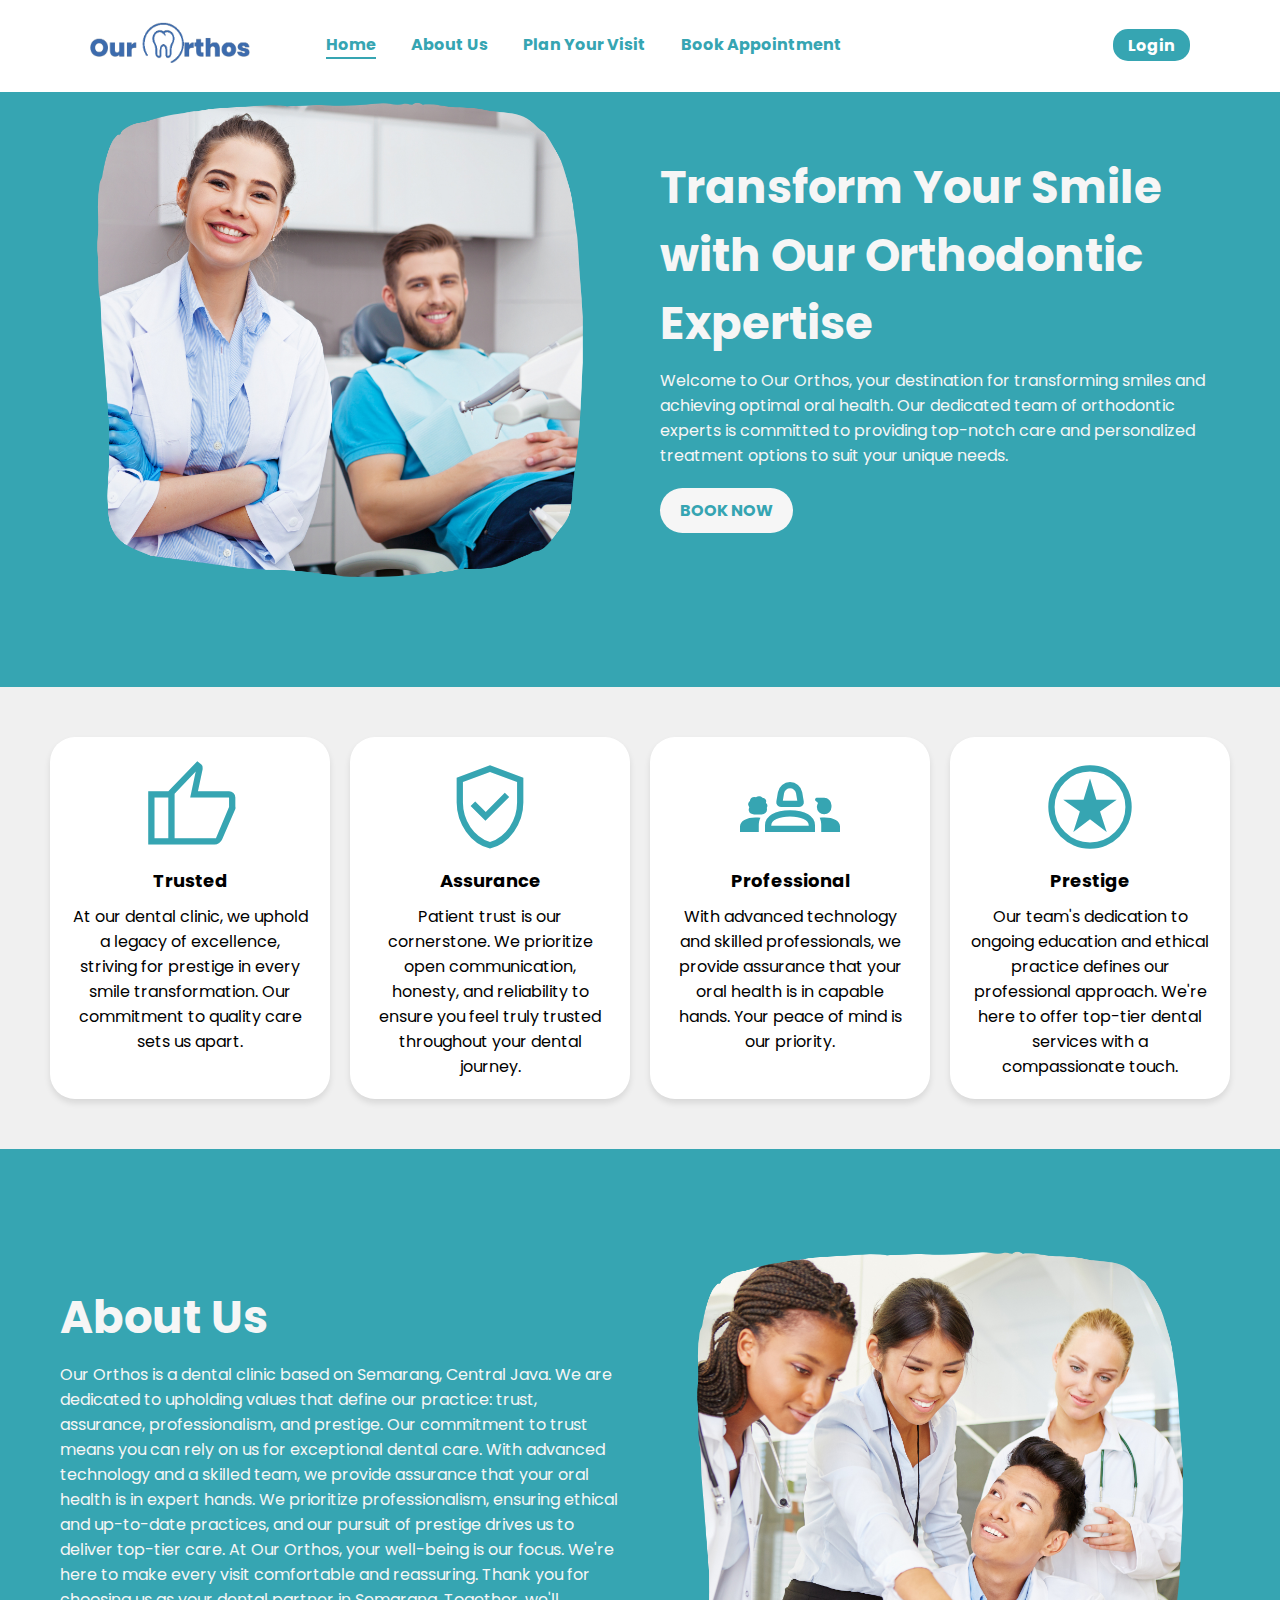
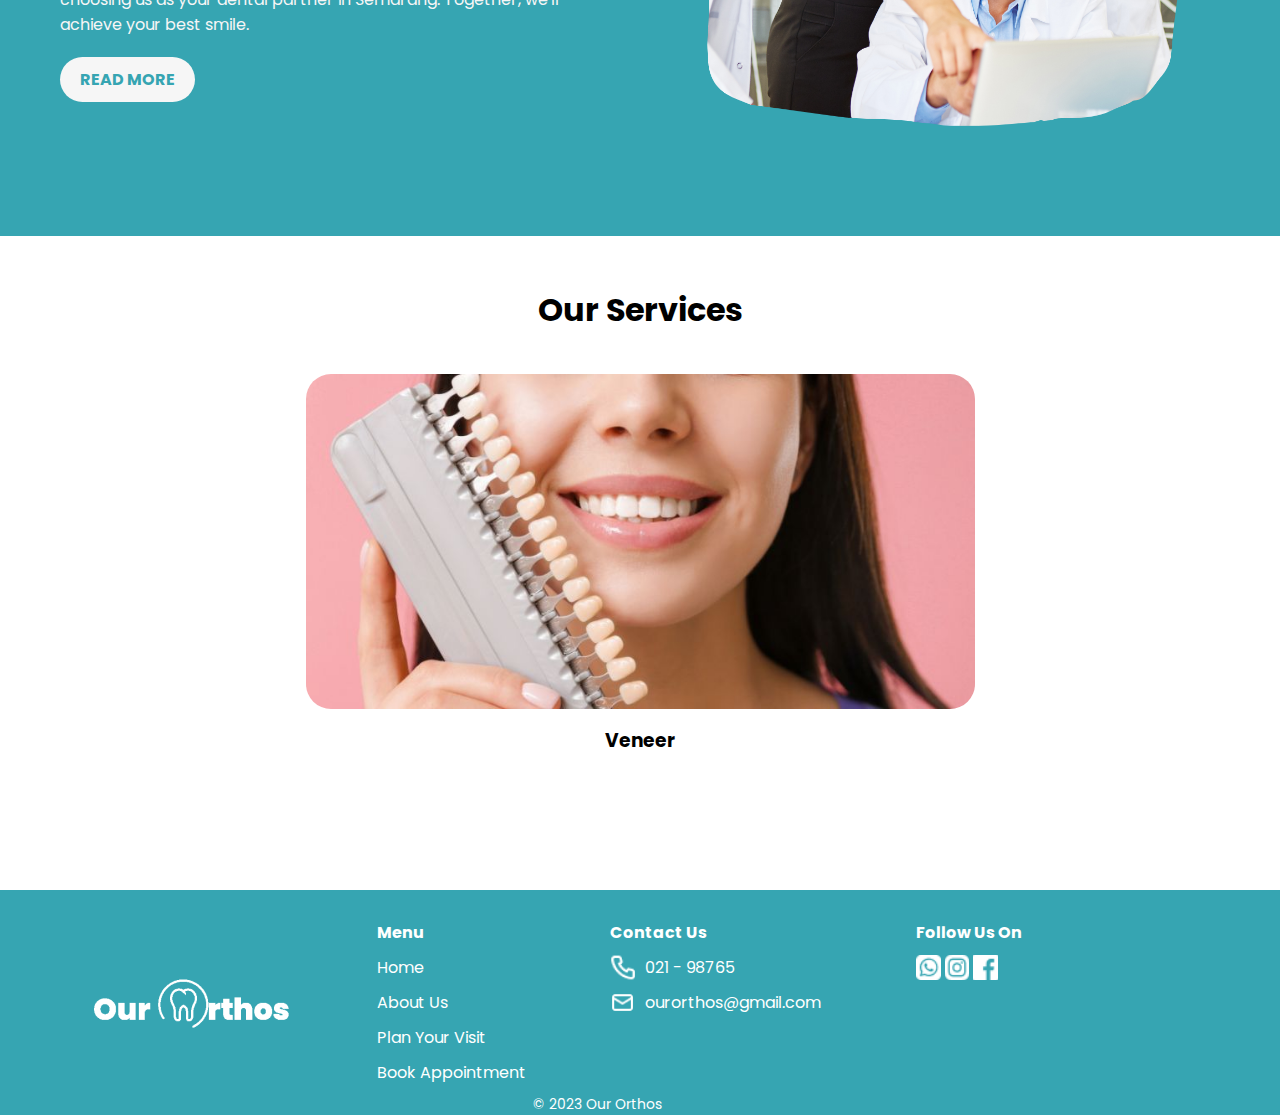
==== commit f4294428: "Merge branch 'erna' of https://github.com/wicis07/Test02 into rafaell" ====
--- a/index.html
+++ b/index.html
@@ -1,210 +1,237 @@
-<!DOCTYPE html>
-<html lang="en">
-  <head>
-    <meta charset="UTF-8" />
-    <meta name="viewport" content="width=device-width, initial-scale=1.0" />
-    <link rel="stylesheet" href="css/main.css" />
-
-    <!-- Google Fonts -->
-    <link rel="preconnect" href="https://fonts.googleapis.com" />
-    <link rel="preconnect" href="https://fonts.gstatic.com" crossorigin />
-    <link
-      href="https://fonts.googleapis.com/css2?family=Poppins:wght@100;300;400;700&display=swap"
-      rel="stylesheet"
-    />
-
-    <link
-      rel="stylesheet"
-      href="https://fonts.googleapis.com/css2?family=Material+Symbols+Outlined:opsz,wght,FILL,GRAD@20..48,100..700,0..1,-50..200"
-    />
-
-    <link
-      href="https://fonts.googleapis.com/css?family=Poppins"
-      rel="stylesheet"
-    />
-    <title>Our Orthos</title>
-  </head>
-  <body>
-    <!-- Navbar -->
-    <nav class="navbar">
-      <div class="navbar-logo">
-        <a href=""><img src="assets/svg/logo.svg" alt="" /></a>
-      </div>
-      <div id="dropdown" class="navbar-nav">
-        <div class="navbar-middle">
-          <a href="index.html" class="active">Home</a>
-          <a href="about.html">About Us</a>
-          <a href="plan-your-visit.html">Plan Your Visit</a>
-          <a href="profile page.html">Book Appointment</a>
-        </div>
-        <div class="navbar-login">
-          <a href="login.html" class="login">Login</a>
-        </div>
-      </div>
-      <div class="navbar-right">
-        <a id="menu" class="menu">
-          <img src="assets/svg/menu.svg" alt="" />
-        </a>
-      </div>
-    </nav>
-    <!-- Navbar End -->
-
-    <!-- start section of hero -->
-    <section class="hero-section">
-      <div class="column">
-        <img src="assets/img/Hero.png" alt="Hero Image" />
-      </div>
-      <div class="column">
-        <h1>Welcome to Our Website</h1>
-        <p>Lorem ipsum dolor sit amet, consectetur adipiscing elit.</p>
-        <a href="#">Learn More</a>
-      </div>
-    </section>
-    <!-- end section of hero -->
-
-    <!-- start section of value -->
-    <section class="four-column-section">
-      <div class="column">
-        <div class="icon">
-          <span class="material-symbols-outlined" style="color: #36a5b2">
-            stack_star
-          </span>
-        </div>
-        <h2>Column 1</h2>
-        <p>Lorem ipsum dolor sit amet, consectetur adipiscing elit.</p>
-      </div>
-      <div class="column">
-        <div class="icon">
-          <span class="material-symbols-outlined" style="color: #36a5b2">
-            verified_user
-          </span>
-        </div>
-        <h2>Column 2</h2>
-        <p>Lorem ipsum dolor sit amet, consectetur adipiscing elit.</p>
-      </div>
-      <div class="column">
-        <div class="icon">
-          <span class="material-symbols-outlined" style="color: #36a5b2">
-            groups_2
-          </span>
-        </div>
-        <h2>Column 3</h2>
-        <p>Lorem ipsum dolor sit amet, consectetur adipiscing elit.</p>
-      </div>
-      <div class="column">
-        <div class="icon">
-          <span class="material-symbols-outlined" style="color: #36a5b2">
-            stars
-          </span>
-        </div>
-        <h2>Column 4</h2>
-        <p>Lorem ipsum dolor sit amet, consectetur adipiscing elit.</p>
-      </div>
-    </section>
-    <!-- end section of value -->
-
-    <!-- start section of about us-->
-    <section class="hero-section">
-      <div class="column">
-        <h1>About Us</h1>
-        <p>
-          Lorem ipsum dolor, sit amet consectetur adipisicing elit. Similique
-          porro impedit itaque, pariatur perspiciatis minima provident, saepe
-          nisi consectetur libero, ab sed et architecto ut a doloremque facilis
-          velit illo dolor. Quo ipsam delectus nesciunt eum nihil harum sit
-          dolore possimus, officiis odio architecto. Id reprehenderit natus eos
-          porro consectetur.
-        </p>
-        <a href="#">Learn More</a>
-      </div>
-      <div class="column">
-        <img src="assets/img/About-Us.png" alt="Hero Image" />
-      </div>
-    </section>
-    <!-- end section of about us -->
-
-    <!-- start of services -->
-    <div class="carousel-container">
-      <h1>Our Services</h1>
-      <div class="carousel">
-        <div class="service">
-          <img src="assets/img/service1.jpg" alt="Service 1" />
-          <h3>Veneer</h3>
-        </div>
-        <div class="service">
-          <img src="assets/img/service2.jpg" alt="Service 2" />
-          <h3>Braces</h3>
-        </div>
-        <div class="service">
-          <img src="assets/img/service3.jpg" alt="Service 3" />
-          <h3>Scaling</h3>
-        </div>
-        <div class="service">
-          <img src="assets/img/service4.jpg" alt="Service 4" />
-          <h3>Dentures</h3>
-        </div>
-        <div class="service">
-          <img src="assets/img/service5.jpg" alt="Service 5" />
-          <h3>Consultate More</h3>
-        </div>
-      </div>
-    </div>
-    <!-- end of services -->
-
-    <!-- start of footer -->
-    <footer class="footer">
-      <div class="footer-logo">
-        <a href="">
-          <img src="assets/svg/logo-white.svg" alt="Our Orthos Logo" />
-        </a>
-      </div>
-      <div class="footer-link">
-        <p class="footer-title">Menu</p>
-        <ul>
-          <li>
-            <a href="">Home</a>
-          </li>
-          <li>
-            <a href="">About Us</a>
-          </li>
-          <li>
-            <a href="">Plan Your Visit</a>
-          </li>
-          <li>
-            <a href="">Book Appointment</a>
-          </li>
-        </ul>
-      </div>
-      <div class="contact-us">
-        <p class="footer-title">Contact Us</p>
-        <div class="phone">
-          <img src="assets/svg/phone.svg" alt="Phone Icon" />
-          <p>021 - 98765</p>
-        </div>
-        <div class="email">
-          <img src="assets/svg/message.svg" alt="Message Icon" />
-          <p>ourorthos@gmail.com</p>
-        </div>
-      </div>
-      <div class="follow">
-        <p class="footer-title">Follow Us On</p>
-        <div class="sosmed-icon">
-          <a href="whatsapp.com">
-            <img src="assets/svg/whatsapp.svg" alt="Whatsapp Icon" />
-          </a>
-          <a href="instagram.com">
-            <img src="assets/svg/instagram.svg" alt="Instagram Icon" />
-          </a>
-          <a href="facebook.com">
-            <img src="assets/svg/facebook.svg" alt="Facebook Icon" />
-          </a>
-        </div>
-      </div>
-      <div class="copyright">
-        <p>© 2023 Our Orthos</p>
-      </div>
-    </footer>
-
-    <script src="./js/main.js"></script>
-  </body>
-</html>
+<!DOCTYPE html>
+<html lang="en">
+  <head>
+    <meta charset="UTF-8" />
+    <meta name="viewport" content="width=device-width, initial-scale=1.0" />
+    <!-- <link rel="stylesheet" href="css/style-erna.css" /> -->
+    <link rel="stylesheet" href="main-style.css" />
+
+    <!-- Google Fonts -->
+    <link rel="preconnect" href="https://fonts.googleapis.com" />
+    <link rel="preconnect" href="https://fonts.gstatic.com" crossorigin />
+    <link
+      href="https://fonts.googleapis.com/css2?family=Poppins:wght@100;300;400;700&display=swap"
+      rel="stylesheet"
+    />
+
+    <link
+      rel="stylesheet"
+      href="https://fonts.googleapis.com/css2?family=Material+Symbols+Outlined:opsz,wght,FILL,GRAD@20..48,100..700,0..1,-50..200"
+    />
+
+    <link
+      href="https://fonts.googleapis.com/css?family=Poppins"
+      rel="stylesheet"
+    />
+    <title>Our Orthos</title>
+  </head>
+  <body>
+    <!-- Navbar -->
+    <nav class="navbar">
+      <div class="navbar-logo">
+        <a href=""><img src="assets/svg/logo.svg" alt="" /></a>
+      </div>
+      <div id="dropdown" class="navbar-nav">
+        <div class="navbar-middle">
+          <a href="index.html" class="active">Home</a>
+          <a href="about.html">About Us</a>
+          <a href="plan-your-visit.html">Plan Your Visit</a>
+          <a href="profile page.html">Book Appointment</a>
+        </div>
+        <div class="navbar-login">
+          <a href="login.html" class="login">Login</a>
+        </div>
+      </div>
+      <div class="navbar-right">
+        <a id="menu" class="menu">
+          <img src="assets/svg/menu.svg" alt="" />
+        </a>
+      </div>
+    </nav>
+    <!-- Navbar End -->
+
+    <!-- start section of hero -->
+    <section class="erna-hero-section">
+      <div class="column">
+        <img src="assets/img/Hero.png" alt="Hero Image" />
+      </div>
+      <div class="column">
+        <h1>Transform Your Smile with Our Orthodontic Expertise</h1>
+        <p>
+          Welcome to Our Orthos, your destination for transforming smiles and
+          achieving optimal oral health. Our dedicated team of orthodontic
+          experts is committed to providing top-notch care and personalized
+          treatment options to suit your unique needs.
+        </p>
+        <a href="plan-your-visit.html">BOOK NOW</a>
+      </div>
+    </section>
+    <!-- end section of hero -->
+
+    <!-- start section of value -->
+    <section class="erna-four-column-section">
+      <div class="column">
+        <div class="icon">
+          <span class="material-symbols-outlined" style="color: #36a5b2">
+            thumb_up
+          </span>
+        </div>
+        <h2>Trusted</h2>
+        <p>
+          At our dental clinic, we uphold a legacy of excellence, striving for
+          prestige in every smile transformation. Our commitment to quality care
+          sets us apart.
+        </p>
+      </div>
+      <div class="column">
+        <div class="icon">
+          <span class="material-symbols-outlined" style="color: #36a5b2">
+            verified_user
+          </span>
+        </div>
+        <h2>Assurance</h2>
+        <p>
+          Patient trust is our cornerstone. We prioritize open communication,
+          honesty, and reliability to ensure you feel truly trusted throughout
+          your dental journey.
+        </p>
+      </div>
+      <div class="column">
+        <div class="icon">
+          <span class="material-symbols-outlined" style="color: #36a5b2">
+            groups_2
+          </span>
+        </div>
+        <h2>Professional</h2>
+        <p>
+          With advanced technology and skilled professionals, we provide
+          assurance that your oral health is in capable hands. Your peace of
+          mind is our priority.
+        </p>
+      </div>
+      <div class="column">
+        <div class="icon">
+          <span class="material-symbols-outlined" style="color: #36a5b2">
+            stars
+          </span>
+        </div>
+        <h2>Prestige</h2>
+        <p>
+          Our team's dedication to ongoing education and ethical practice
+          defines our professional approach. We're here to offer top-tier dental
+          services with a compassionate touch.
+        </p>
+      </div>
+    </section>
+    <!-- end section of value -->
+
+    <!-- start section of about us-->
+    <section class="erna-hero-section">
+      <div class="column">
+        <h1>About Us</h1>
+        <p>
+          Our Orthos is a dental clinic based on Semarang, Central Java. We are
+          dedicated to upholding values that define our practice: trust,
+          assurance, professionalism, and prestige. Our commitment to trust
+          means you can rely on us for exceptional dental care. With advanced
+          technology and a skilled team, we provide assurance that your oral
+          health is in expert hands. We prioritize professionalism, ensuring
+          ethical and up-to-date practices, and our pursuit of prestige drives
+          us to deliver top-tier care. At Our Orthos, your well-being is our
+          focus. We're here to make every visit comfortable and reassuring.
+          Thank you for choosing us as your dental partner in Semarang.
+          Together, we'll achieve your best smile.
+        </p>
+        <a href="about.html">READ MORE</a>
+      </div>
+      <div class="column">
+        <img src="assets/img/About-Us.png" alt="Hero Image" />
+      </div>
+    </section>
+    <!-- end section of about us -->
+
+    <!-- start of services -->
+    <div class="erna-carousel-container">
+      <h1>Our Services</h1>
+      <div class="carousel">
+        <div class="service">
+          <img src="assets/img/service1.jpg" alt="Service 1" />
+          <h3>Veneer</h3>
+        </div>
+        <div class="service">
+          <img src="assets/img/service2.jpg" alt="Service 2" />
+          <h3>Braces</h3>
+        </div>
+        <div class="service">
+          <img src="assets/img/service3.jpg" alt="Service 3" />
+          <h3>Scaling</h3>
+        </div>
+        <div class="service">
+          <img src="assets/img/service4.jpg" alt="Service 4" />
+          <h3>Dentures</h3>
+        </div>
+        <div class="service">
+          <img src="assets/img/service5.jpg" alt="Service 5" />
+          <h3>Consultate More</h3>
+        </div>
+      </div>
+    </div>
+    <!-- end of services -->
+
+    <!-- start of footer -->
+    <footer class="footer">
+      <div class="footer-logo">
+        <a href="">
+          <img src="assets/svg/logo-white.svg" alt="Our Orthos Logo" />
+        </a>
+      </div>
+      <div class="footer-link">
+        <p class="footer-title">Menu</p>
+        <ul>
+          <li>
+            <a href="">Home</a>
+          </li>
+          <li>
+            <a href="">About Us</a>
+          </li>
+          <li>
+            <a href="">Plan Your Visit</a>
+          </li>
+          <li>
+            <a href="">Book Appointment</a>
+          </li>
+        </ul>
+      </div>
+      <div class="contact-us">
+        <p class="footer-title">Contact Us</p>
+        <div class="phone">
+          <img src="assets/svg/phone.svg" alt="Phone Icon" />
+          <p>021 - 98765</p>
+        </div>
+        <div class="email">
+          <img src="assets/svg/message.svg" alt="Message Icon" />
+          <p>ourorthos@gmail.com</p>
+        </div>
+      </div>
+      <div class="follow">
+        <p class="footer-title">Follow Us On</p>
+        <div class="sosmed-icon">
+          <a href="whatsapp.com">
+            <img src="assets/svg/whatsapp.svg" alt="Whatsapp Icon" />
+          </a>
+          <a href="instagram.com">
+            <img src="assets/svg/instagram.svg" alt="Instagram Icon" />
+          </a>
+          <a href="facebook.com">
+            <img src="assets/svg/facebook.svg" alt="Facebook Icon" />
+          </a>
+        </div>
+      </div>
+      <div class="copyright">
+        <p>© 2023 Our Orthos</p>
+      </div>
+    </footer>
+
+    <script src="main-script.js"></script>
+  </body>
+</html>
--- a/css/style-erna.css
+++ b/css/style-erna.css
@@ -0,0 +1,391 @@
+/* universal */
+
+:root {
+  --primary: #36a5b2;
+  --secondary: white;
+  --third: #b24336;
+  --background: #f6f6f6;
+}
+
+* {
+  font-family: "Poppins";
+  margin: 0px;
+  padding: 0px;
+  box-sizing: border-box;
+  text-decoration: none;
+}
+
+/* Reset some default styles */
+/* body,
+ul {
+  margin: 0;
+  padding: 0;
+  list-style: none;
+} */
+
+/* Navbar */
+.navbar {
+  display: flex;
+  justify-content: space-between;
+  align-items: center;
+  padding: 1.4rem 7%;
+  background-color: var(--secondary);
+  position: fixed;
+  width: 100%;
+  z-index: 1000;
+  font-weight: bold;
+  top: 0;
+}
+/* Navbar Logo */
+.navbar .navbar-logo {
+  flex: 1 0 20%;
+}
+.navbar .navbar-logo img {
+  width: 10rem;
+}
+/* Navbar Link */
+.navbar .navbar-nav {
+  display: flex;
+  flex: 1 0 80%;
+  justify-content: space-between;
+}
+
+.navbar .navbar-nav .navbar-middle a {
+  color: var(--primary);
+  display: inline-block;
+  margin: 0 1rem;
+}
+
+.navbar .navbar-nav .navbar-middle a:hover {
+  border-bottom: var(--primary) 2px solid;
+  transition: 0.1s linear;
+}
+
+.navbar .navbar-nav .navbar-middle .active {
+  border-bottom: var(--primary) 2px solid;
+}
+
+.navbar .navbar-nav .navbar-login a {
+  color: var(--secondary);
+  background-color: var(--primary);
+  border-radius: 15px;
+  min-width: 2rem;
+  padding: 0.3rem 0.94rem;
+  font-weight: bold;
+}
+
+.navbar .navbar-nav .navbar-login a:hover {
+  color: var(--primary);
+  background-color: var(--secondary);
+  border: var(--primary) 1px solid;
+}
+
+.navbar .navbar-right a {
+  margin: 0 0.5rem;
+  color: var(--secondary);
+}
+
+.navbar .navbar-right {
+  color: var(--primary);
+  display: none;
+}
+
+/* Style the hero section */
+.hero-section {
+  display: flex;
+  flex-direction: row;
+  justify-content: space-between;
+  align-items: center;
+  padding: 40px;
+  background-color: #36a5b2;
+}
+
+/* Style the columns */
+.column {
+  flex: 1;
+  padding: 20px;
+}
+
+.column h1 {
+  font-size: 24px;
+  margin-bottom: 10px;
+}
+
+.column p {
+  font-size: 16px;
+  margin-bottom: 20px;
+}
+
+.column a {
+  display: inline-block;
+  padding: 10px 20px;
+  background-color: #333;
+  color: #fff;
+  text-decoration: none;
+  border-radius: 5px;
+  font-weight: bold;
+}
+
+.column img {
+  max-width: 100%;
+  height: auto;
+}
+
+/* Style the four-column section */
+.four-column-section {
+  display: flex;
+  flex-wrap: wrap;
+  justify-content: space-between;
+  padding: 40px;
+  background-color: #f0f0f0;
+}
+
+.four-column-section .column {
+  text-align: center;
+}
+
+/* Style the columns */
+/* .column {
+  flex: 1;
+  max-width: calc(25% - 20px);
+  margin: 10px;
+  padding: 20px;
+  background-color: #fff;
+  box-shadow: 0 4px 6px rgba(0, 0, 0, 0.1);
+  text-align: center;
+} */
+
+.icon span {
+  font-size: 100px;
+  margin-bottom: 10px;
+}
+
+h2 {
+  font-size: 18px;
+  margin-bottom: 10px;
+}
+
+.carousel-container {
+  width: 80%;
+  margin: 0 auto;
+  overflow: hidden;
+  text-align: center;
+  padding: 50px 0;
+  background-color: #fff;
+}
+
+.carousel {
+  display: flex;
+  width: 100%;
+  transition: transform 0.5s ease-in-out;
+  margin-top: 20px;
+}
+
+.service {
+  flex: 0 0 100%;
+  text-align: center;
+  padding: 20px;
+  /* border: 1px solid #ccc; */
+  box-sizing: border-box;
+}
+
+.service img {
+  max-width: 100%;
+  height: auto;
+  object-fit: cover;
+}
+
+.service h3 {
+  margin-top: 10px;
+}
+
+/* Footer */
+.footer {
+  padding: 0 7%;
+  padding-top: 1.87rem;
+  background-color: var(--primary);
+  display: grid;
+  grid-template-columns: auto auto auto auto auto;
+}
+/* Footer Title */
+.footer .footer-title {
+  font-weight: bold;
+}
+/* Footer Text */
+.footer p {
+  color: var(--secondary);
+}
+/* Footer Logo */
+.footer .footer-logo {
+  display: flex;
+  align-items: center;
+}
+/* Footer Link */
+.footer .footer-link {
+  display: grid;
+}
+
+.footer .footer-link ul {
+  list-style-type: none;
+}
+
+.footer .footer-link ul li {
+  margin-bottom: 0.62rem;
+}
+
+.footer .footer-link ul li a {
+  color: var(--secondary);
+  font-weight: normal;
+}
+/* Footer Contact Us and Follow Us On */
+.footer .contact-us .phone,
+.email {
+  display: flex;
+}
+
+.footer .footer-link p,
+.contact-us p,
+.follow p {
+  padding-bottom: 0.62rem;
+}
+
+.footer .contact-us .phone p,
+.email p {
+  margin: 0 0.62rem;
+}
+
+.footer .contact-us img,
+.follow img {
+  width: 1.56rem;
+  height: 1.56rem;
+}
+/* Footer Copyright */
+footer .copyright {
+  text-align: center;
+  grid-column: 1 / span 4;
+  font-size: 0.87rem;
+}
+
+/* Large Tablet */
+@media (max-width: 991.98px) {
+  .navbar .navbar-right {
+    display: block;
+  }
+
+  .navbar .navbar-nav {
+    display: none;
+    position: absolute;
+    right: 0;
+    margin-right: 7%;
+    top: 60px;
+    width: 200px;
+    border-radius: 10px;
+    background-color: var(--secondary);
+    opacity: 0.8;
+    overflow: hidden;
+    border: var(--primary) 1px solid;
+  }
+
+  .navbar .navbar-nav.open {
+    display: block;
+  }
+
+  .navbar .navbar-nav .navbar-middle a {
+    margin: 0;
+    padding: 0.5rem;
+    width: 100%;
+  }
+
+  .navbar .navbar-nav .navbar-middle a:hover {
+    background-color: var(--primary);
+    color: var(--secondary);
+    border: none;
+  }
+
+  .navbar .navbar-nav .navbar-middle .active {
+    background-color: var(--primary);
+    color: var(--secondary);
+    border: none;
+  }
+
+  .navbar .navbar-nav .navbar-login a {
+    text-align: center;
+    border-radius: 10px;
+    display: block;
+  }
+
+  .navbar .navbar-nav .navbar-login a:hover {
+    color: var(--primary);
+    background-color: var(--secondary);
+    border: var(--primary) 1px solid;
+  }
+}
+
+/* FOR MAKE IT RESPONSIVE */
+@media (max-width: 768px) {
+  .nav-links {
+    display: none;
+    flex-direction: column;
+    background-color: #d0eef1;
+    position: absolute;
+    top: 135px;
+    right: 0;
+    left: 0;
+    padding: 20px;
+  }
+
+  .nav-links.active {
+    display: flex;
+  }
+
+  .menu-toggle {
+    display: flex;
+  }
+
+  .nav-links a {
+    text-decoration: none;
+    color: #36a5b2;
+    font-weight: bold;
+  }
+
+  .hero-section {
+    flex-direction: column;
+    text-align: center;
+    margin-top: 100px;
+  }
+
+  .column {
+    flex: none;
+    width: 100%;
+    padding: 0;
+  }
+
+  .four-column-section {
+    flex-direction: column;
+    text-align: center;
+  }
+
+  /* footer section */
+  .footer {
+    grid-template-columns: auto auto auto;
+  }
+
+  .footer .copyright {
+    grid-column: 1 / span 3;
+  }
+
+  .footer .footer-logo {
+    grid-column: 1 / span 3;
+    justify-content: center;
+  }
+
+  .footer {
+    display: block;
+  }
+
+  .footer .footer-link,
+  .contact-us,
+  .follow {
+    margin-bottom: 1.25rem;
+  }
+}
--- a/main-style.css
+++ b/main-style.css
@@ -0,0 +1,416 @@
+/* color pallete */
+:root {
+  --primary: #36a5b2;
+  --secondary: white;
+  --third: #b24336;
+  --background: #f6f6f6;
+}
+
+* {
+  font-family: "Poppins";
+  margin: 0px;
+  padding: 0px;
+  box-sizing: border-box;
+  text-decoration: none;
+}
+
+/* MAIN NAVBAR */
+/* Navbar */
+.navbar {
+  display: flex;
+  justify-content: space-between;
+  align-items: center;
+  padding: 1.4rem 7%;
+  background-color: var(--secondary);
+  position: fixed;
+  width: 100%;
+  z-index: 1000;
+  font-weight: bold;
+  top: 0;
+}
+/* Navbar Logo */
+.navbar .navbar-logo {
+  flex: 1 0 20%;
+}
+.navbar .navbar-logo img {
+  width: 10rem;
+}
+/* Navbar Link */
+.navbar .navbar-nav {
+  display: flex;
+  flex: 1 0 80%;
+  justify-content: space-between;
+}
+.navbar .navbar-nav .navbar-middle a {
+  color: var(--primary);
+  display: inline-block;
+  margin: 0 1rem;
+}
+
+.navbar .navbar-nav .navbar-middle a:hover {
+  border-bottom: var(--primary) 2px solid;
+  transition: 0.1s linear;
+}
+
+.navbar .navbar-nav .navbar-middle .active {
+  border-bottom: var(--primary) 2px solid;
+}
+
+.navbar .navbar-nav .navbar-login a {
+  color: var(--secondary);
+  background-color: var(--primary);
+  border-radius: 15px;
+  min-width: 2rem;
+  padding: 0.3rem 0.94rem;
+  font-weight: bold;
+}
+
+.navbar .navbar-nav .navbar-login a:hover {
+  color: var(--primary);
+  background-color: var(--secondary);
+  border: var(--primary) 1px solid;
+}
+
+.navbar .navbar-right a {
+  margin: 0 0.5rem;
+  color: var(--secondary);
+}
+
+.navbar .navbar-right {
+  color: var(--primary);
+  display: none;
+}
+
+/* MAIN FOOTER */
+/* Footer */
+.footer {
+  padding: 0 7%;
+  padding-top: 1.87rem;
+  background-color: var(--primary);
+  display: grid;
+  grid-template-columns: auto auto auto auto auto;
+}
+/* Footer Title */
+.footer .footer-title {
+  font-weight: bold;
+}
+/* Footer Text */
+.footer p {
+  color: var(--secondary);
+}
+/* Footer Logo */
+.footer .footer-logo {
+  display: flex;
+  align-items: center;
+}
+/* Footer Link */
+.footer .footer-link {
+  display: grid;
+}
+
+.footer .footer-link ul {
+  list-style-type: none;
+}
+
+.footer .footer-link ul li {
+  margin-bottom: 0.62rem;
+}
+
+.footer .footer-link ul li a {
+  color: var(--secondary);
+  font-weight: normal;
+}
+/* Footer Contact Us and Follow Us On */
+.footer .contact-us .phone,
+.email {
+  display: flex;
+}
+
+.footer .footer-link p,
+.contact-us p,
+.follow p {
+  padding-bottom: 0.62rem;
+}
+
+.footer .contact-us .phone p,
+.email p {
+  margin: 0 0.62rem;
+}
+
+.footer .contact-us img,
+.follow img {
+  width: 1.56rem;
+  height: 1.56rem;
+}
+/* Footer Copyright */
+footer .copyright {
+  text-align: center;
+  grid-column: 1 / span 4;
+  font-size: 0.87rem;
+}
+
+/* STAR OF INDEX STYLE */
+/* Style the hero section */
+.erna-hero-section {
+  display: flex;
+  flex-direction: row;
+  justify-content: space-between;
+  align-items: center;
+  padding: 40px;
+  background-color: var(--primary);
+}
+
+/* Style the columns */
+.erna-hero-section .column {
+  flex: 1;
+  padding: 20px;
+}
+
+.erna-hero-section .column h1 {
+  font-size: 45px;
+  margin-bottom: 10px;
+  color: var(--background);
+}
+
+.erna-hero-section .column p {
+  font-size: 16px;
+  margin-bottom: 20px;
+  color: var(--background);
+}
+
+.erna-hero-section .column a {
+  display: inline-block;
+  padding: 10px 20px;
+  background-color: var(--background);
+  color: var(--primary);
+  text-decoration: none;
+  border-radius: 50px;
+  font-weight: bold;
+}
+.erna-hero-section .column a:hover {
+  background-color: gray;
+  color: var(--background);
+}
+
+.erna-hero-section .column img {
+  max-width: 100%;
+  height: auto;
+}
+
+.erna-four-column-section {
+  display: flex;
+  flex-wrap: wrap;
+  justify-content: space-between;
+  padding: 40px;
+  background-color: #f0f0f0;
+}
+
+.erna-four-column-section .column {
+  border-radius: 25px;
+  text-align: center;
+  flex: 1;
+  max-width: calc(25% - 20px);
+  margin: 10px;
+  padding: 20px;
+  background-color: #fff;
+  box-shadow: 0 4px 6px rgba(0, 0, 0, 0.1);
+}
+
+.erna-four-column-section .column .icon span {
+  font-size: 100px;
+  margin-bottom: 10px;
+}
+
+.erna-four-column-section .column h2 {
+  font-size: 18px;
+  margin-bottom: 10px;
+}
+
+.erna-carousel-container {
+  width: 80%;
+  margin: 0 auto;
+  overflow: hidden;
+  text-align: center;
+  padding: 50px 0;
+  background-color: #fff;
+}
+
+.erna-carousel-container .carousel {
+  display: flex;
+  width: 100%;
+  transition: transform 0.5s ease-in-out;
+  margin-top: 20px;
+}
+
+.erna-carousel-container .carousel .service {
+  flex: 0 0 100%;
+  text-align: center;
+  padding: 20px;
+  /* border: 1px solid #ccc; */
+  box-sizing: border-box;
+}
+
+.erna-carousel-container .carousel .service img {
+  max-width: 100%;
+  /* height: auto; */
+  max-height: 75%;
+  object-fit: cover;
+  border-radius: 25px;
+}
+
+.service h3 {
+  margin-top: 10px;
+}
+/* END OF INDEX STYLE */
+
+/* START OF ABOUT STYLE */
+
+/* END OF ABOUT STYLE */
+
+/* START OF PLAN YOUR VISIT STYLE */
+
+/* END OF PLAN YOUR VISIT STTYLE */
+
+/* START OF BOOKING FORM */
+
+/* END OF BOOKING FORM */
+
+/* START OF LIST DOCTOR */
+
+/* END OF LIST DOCTOR */
+
+/* START OF REGISTER AND LOGIN */
+
+/* END OF REGISTER AND LOGIN */
+
+/* MEDIA FOR TABLET */
+/* Large Tablet */
+@media (max-width: 991.98px) {
+  .navbar .navbar-right {
+    display: block;
+  }
+
+  .navbar .navbar-nav {
+    display: none;
+    position: absolute;
+    right: 0;
+    margin-right: 7%;
+    top: 60px;
+    width: 200px;
+    border-radius: 10px;
+    background-color: var(--secondary);
+    opacity: 0.8;
+    overflow: hidden;
+    border: var(--primary) 1px solid;
+  }
+
+  .navbar .navbar-nav.open {
+    display: block;
+  }
+
+  .navbar .navbar-nav .navbar-middle a {
+    margin: 0;
+    padding: 0.5rem;
+    width: 100%;
+  }
+
+  .navbar .navbar-nav .navbar-middle a:hover {
+    background-color: var(--primary);
+    color: var(--secondary);
+    border: none;
+  }
+
+  .navbar .navbar-nav .navbar-middle .active {
+    background-color: var(--primary);
+    color: var(--secondary);
+    border: none;
+  }
+
+  .navbar .navbar-nav .navbar-login a {
+    text-align: center;
+    border-radius: 10px;
+    display: block;
+  }
+
+  .navbar .navbar-nav .navbar-login a:hover {
+    color: var(--primary);
+    background-color: var(--secondary);
+    border: var(--primary) 1px solid;
+  }
+}
+
+/* MEDIA FOR SMARTPHONE */
+@media (max-width: 768px) {
+  .nav-links {
+    display: none;
+    flex-direction: column;
+    background-color: #d0eef1;
+    position: absolute;
+    top: 135px;
+    right: 0;
+    left: 0;
+    padding: 20px;
+  }
+
+  .nav-links.active {
+    display: flex;
+  }
+
+  .menu-toggle {
+    display: flex;
+  }
+
+  .nav-links a {
+    text-decoration: none;
+    color: #36a5b2;
+    font-weight: bold;
+  }
+
+  .erna-hero-section {
+    flex-direction: column;
+    text-align: center;
+    margin-top: 100px;
+  }
+
+  .erna-hero-section .column {
+    flex: none;
+    width: 100%;
+    padding: 0;
+  }
+
+  .erna-four-column-section {
+    flex-direction: column;
+    text-align: center;
+  }
+
+  .erna-four-column-section .column {
+    flex: none;
+    width: 100%;
+    padding: 0;
+    max-width: 90%;
+  }
+
+  /* footer section */
+  .footer {
+    grid-template-columns: auto auto auto;
+  }
+
+  .footer .copyright {
+    grid-column: 1 / span 3;
+  }
+
+  .footer .footer-logo {
+    grid-column: 1 / span 3;
+    justify-content: center;
+  }
+
+  .footer {
+    display: block;
+  }
+
+  .footer .footer-link,
+  .contact-us,
+  .follow {
+    margin-bottom: 1.25rem;
+  }
+}
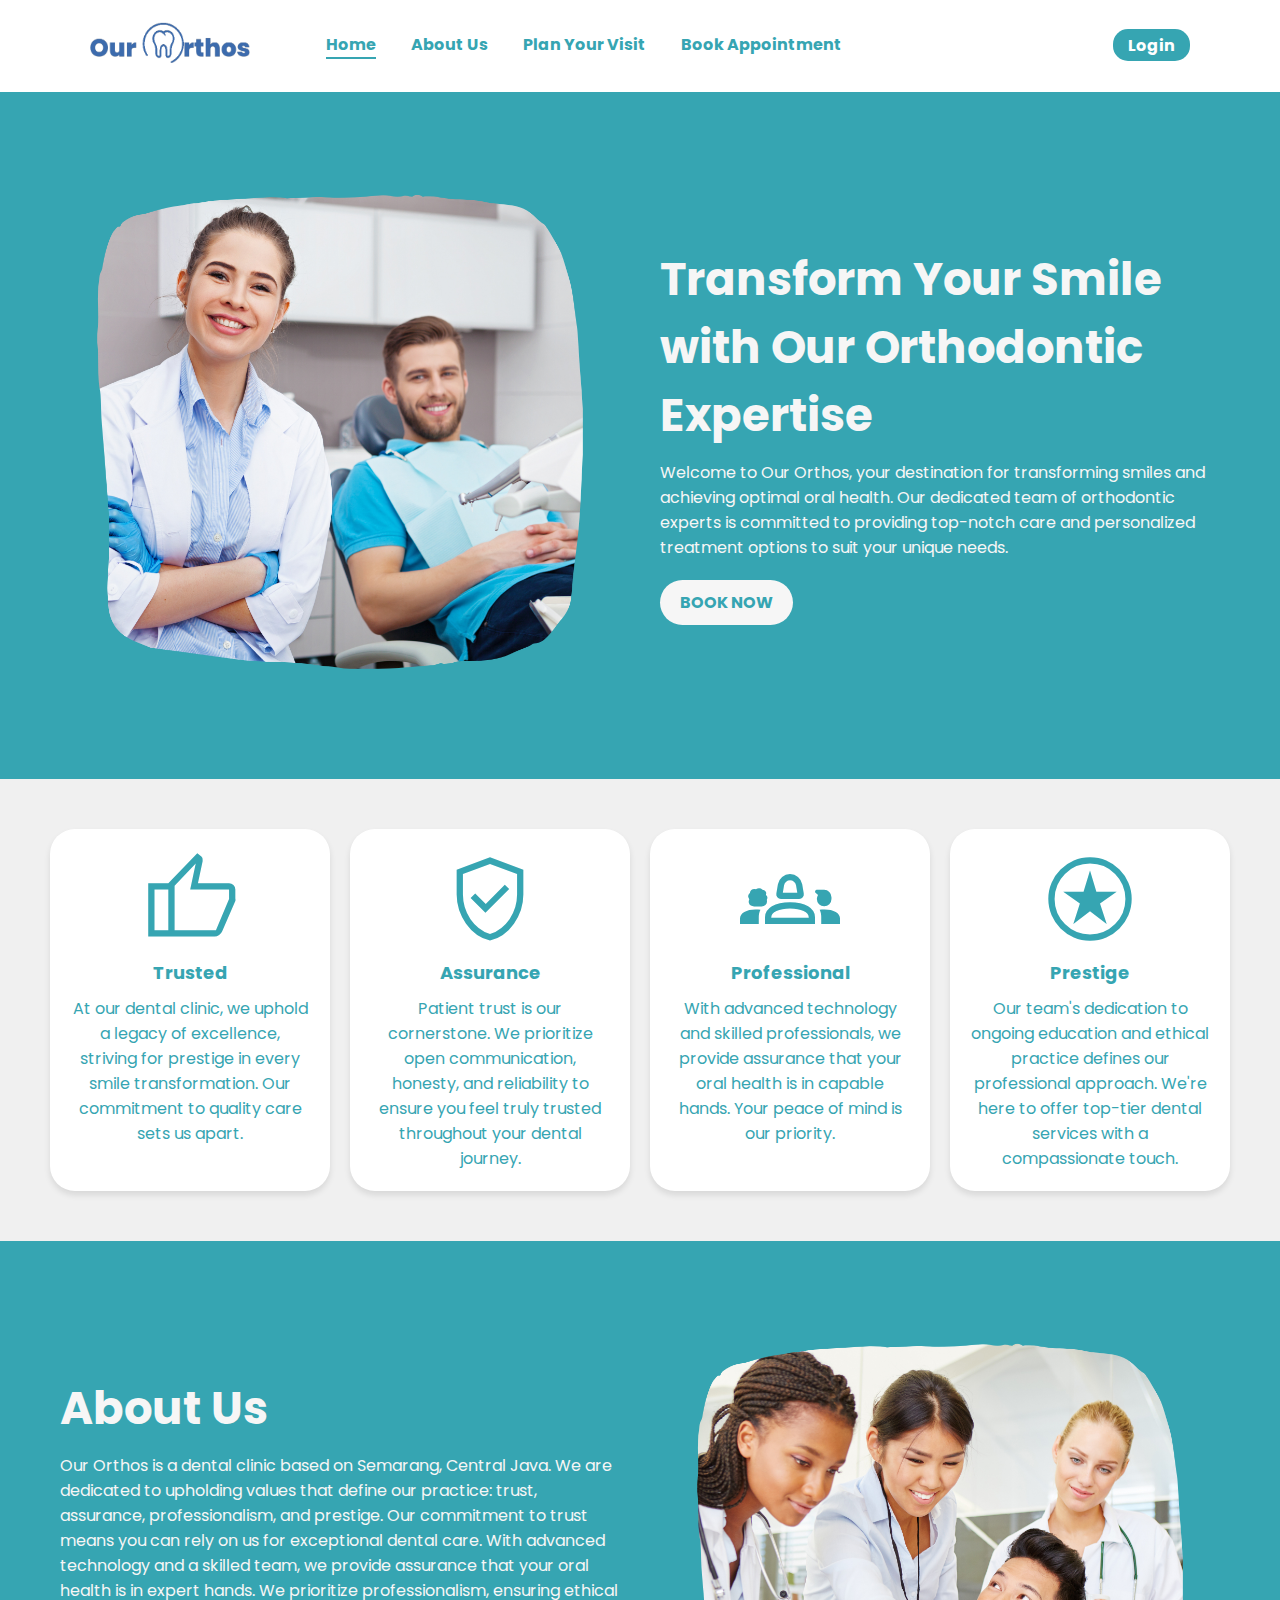
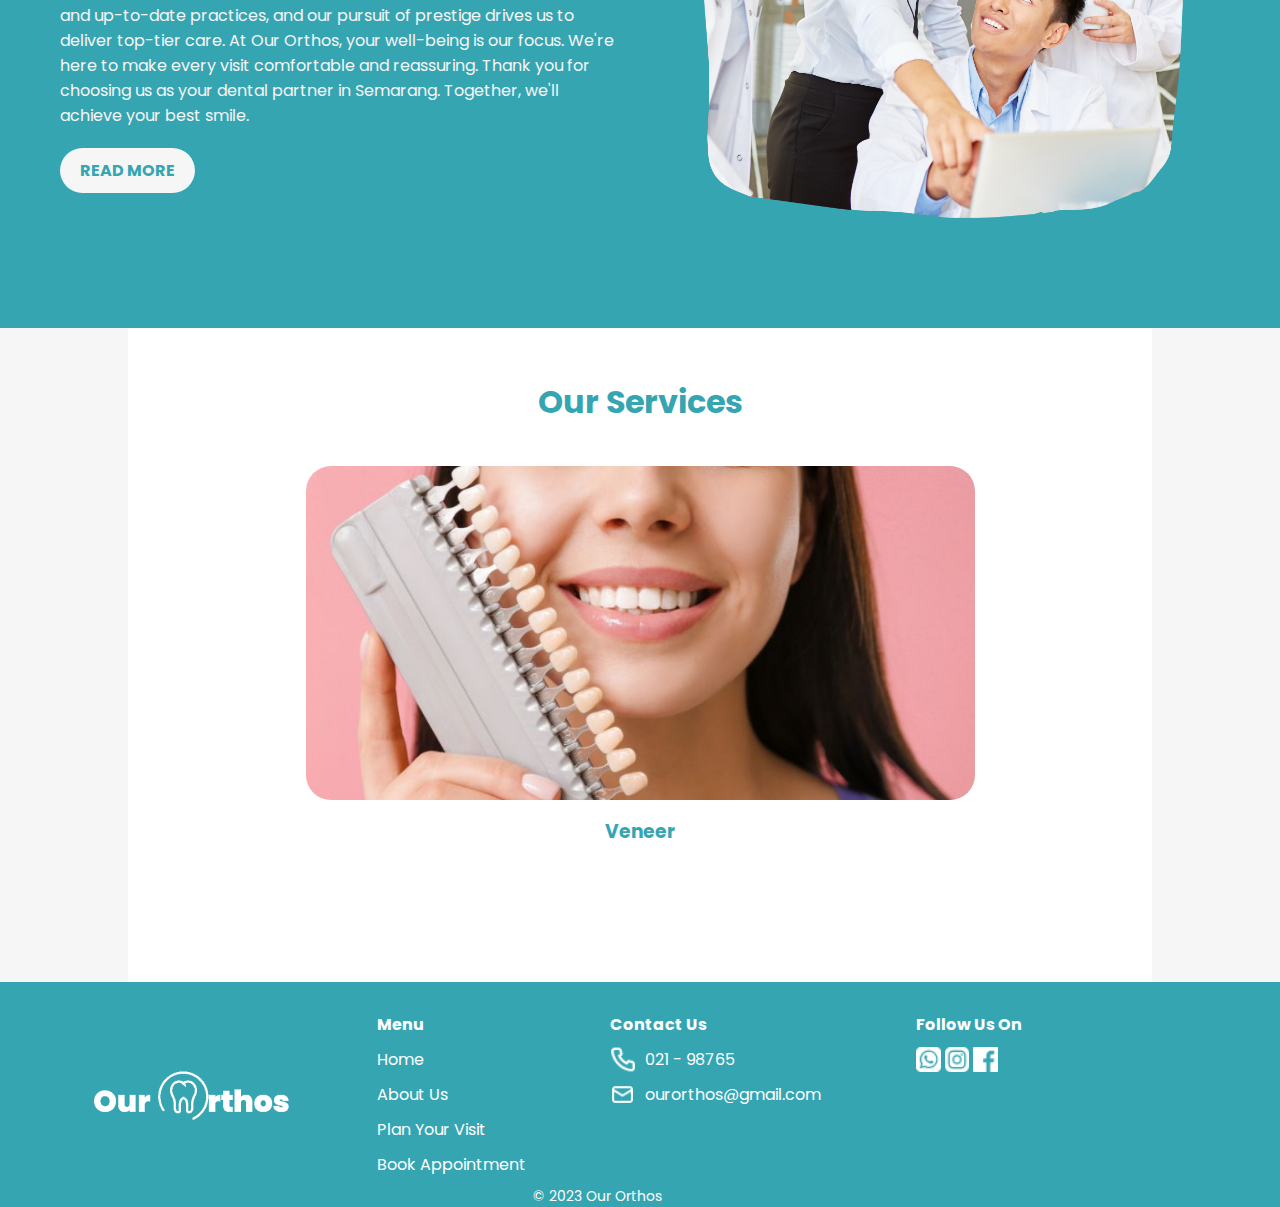
==== commit c1b4e7d9: "Add files via upload" ====
--- a/index.html
+++ b/index.html
@@ -4,7 +4,7 @@
     <meta charset="UTF-8" />
     <meta name="viewport" content="width=device-width, initial-scale=1.0" />
     <!-- <link rel="stylesheet" href="css/style-erna.css" /> -->
-    <link rel="stylesheet" href="main-style.css" />
+    <link rel="stylesheet" href="./css/main.css" />
 
     <!-- Google Fonts -->
     <link rel="preconnect" href="https://fonts.googleapis.com" />
@@ -232,6 +232,6 @@
       </div>
     </footer>
 
-    <script src="main-script.js"></script>
+    <script src="./js/main.js"></script>
   </body>
 </html>
--- a/css/main.css
+++ b/css/main.css
@@ -0,0 +1,903 @@
+/* Universal */
+:root {
+  --primary: #36a5b2;
+  --secondary: white;
+  --third: #b24336;
+  --background: #f6f6f6;
+}
+
+* {
+  margin: 0;
+  padding: 0;
+  box-sizing: border-box;
+  text-decoration: none;
+}
+
+body {
+  font-family: "Poppins", sans-serif;
+  background-color: var(--background);
+  color: var(--primary);
+  padding-top: 91.97px;
+}
+
+/* Navbar */
+.navbar {
+  display: flex;
+  justify-content: space-between;
+  align-items: center;
+  padding: 1.4rem 7%;
+  background-color: var(--secondary);
+  position: fixed;
+  width: 100%;
+  z-index: 1000;
+  font-weight: bold;
+  top: 0;
+}
+
+/* Navbar Logo */
+.navbar .navbar-logo {
+  flex: 1 0 20%;
+}
+
+.navbar .navbar-logo img {
+  width: 10rem;
+}
+
+/* Navbar Link */
+.navbar .navbar-nav {
+  display: flex;
+  flex: 1 0 80%;
+  justify-content: space-between;
+}
+
+.navbar .navbar-nav .navbar-middle a {
+  color: var(--primary);
+  display: inline-block;
+  margin: 0 1rem;
+}
+
+.navbar .navbar-nav .navbar-middle a:hover {
+  border-bottom: var(--primary) 2px solid;
+  transition: 0.1s linear;
+}
+
+.navbar .navbar-nav .navbar-middle .active {
+  border-bottom: var(--primary) 2px solid;
+}
+
+.navbar .navbar-nav .navbar-login a {
+  color: var(--secondary);
+  background-color: var(--primary);
+  border-radius: 15px;
+  min-width: 2rem;
+  padding: 0.3rem 0.94rem;
+  font-weight: bold;
+}
+
+.navbar .navbar-nav .navbar-login a:hover {
+  color: var(--primary);
+  background-color: var(--secondary);
+  border: var(--primary) 1px solid;
+}
+
+/* Navbar Menu Button */
+.navbar .navbar-right {
+  display: none;
+}
+
+.navbar .navbar-right a {
+  margin: 0 0.5rem;
+}
+
+/* Hero */
+.hero {
+  display: flex;
+  padding: 0 7%;
+  background-color: var(--primary);
+  justify-content: space-between;
+  align-items: center;
+  max-height: 50vh;
+  overflow: visible;
+}
+
+.hero h1 {
+  color: var(--secondary);
+  font-size: 4rem;
+}
+
+.hero img {
+  margin-top: 4%;
+  width: 60vh;
+}
+
+/* What to Do */
+.what-to-do {
+  padding: 0 7%;
+  margin: 4.68rem 0 0;
+}
+
+.what-to-do .title {
+  text-align: center;
+}
+
+.what-to-do .title h2 {
+  font-size: 2.75rem;
+  font-weight: bold;
+}
+
+.what-to-do .title h3 {
+  font-size: 1.25rem;
+  font-weight: normal;
+}
+
+.what-to-do .title img {
+  width: 10rem;
+  margin-top: 1rem;
+}
+
+/* What to Do Steps */
+.what-to-do .steps {
+  margin: 0 20%;
+}
+
+.what-to-do .steps .step {
+  margin: 4.12rem 0;
+  display: flex;
+}
+
+.what-to-do .steps .step .step-image {
+  padding: 0 1rem;
+}
+
+.what-to-do .steps .step .step-image img {
+  width: 4.5rem;
+}
+
+.what-to-do .steps .step .step-container {
+  padding: 0 1rem;
+}
+
+.what-to-do .steps .step .step-container .step-title p {
+  color: var(--third);
+  width: fit-content;
+  border-bottom: var(--third) 2px solid;
+  border-image: linear-gradient(to right, var(--third) 30%, transparent 30%) 1;
+}
+
+.what-to-do .steps .step .step-container .schedule p {
+  width: 9.43rem;
+}
+
+/* What to Do Step 2 Schedule */
+.what-to-do .steps .step .step-container .schedule .weekday,
+.saturday,
+.sunday {
+  display: flex;
+}
+
+.what-to-do .steps .step .step-container .schedule .end {
+  float: right;
+}
+
+.what-to-do .steps .step .step-container .schedule span {
+  margin-left: 1rem;
+}
+
+/* What to Do Step 3 Booking */
+.what-to-do .steps .step .step-container .book {
+  display: flex;
+  align-items: center;
+  justify-content: center;
+  margin-top: 4.12rem;
+}
+
+.what-to-do .steps .step .step-container .book a {
+  background-color: var(--primary);
+  color: var(--secondary);
+  border-radius: 5px;
+  min-width: 2rem;
+  padding: 0.3rem 0.94rem;
+  font-weight: bold;
+}
+
+/* HR step divider */
+hr {
+  border: 1px solid;
+}
+
+/* FaQ */
+.faq {
+  padding: 0 7%;
+  margin: 4.68rem 0;
+}
+
+.faq .title {
+  text-align: center;
+}
+
+.faq .title h2 {
+  font-size: 2.75rem;
+  font-weight: bold;
+}
+
+/* Faq Container */
+.faq .container {
+  margin: 20px 10% 0;
+  background-color: var(--secondary);
+  border-radius: 15px;
+  display: grid;
+  grid-template-columns: 50% 50%;
+  justify-content: space-around;
+}
+
+/* Faq Image */
+.faq .container .faq-image {
+  margin: 0 auto;
+  display: flex;
+  align-items: end;
+}
+
+.faq .container .faq-image img {
+  max-width: 55vh;
+}
+
+/* Faq Accordion */
+.faq .container .accordion {
+  border: 2px solid var(--secondary);
+  border-radius: 15px;
+  background-color: var(--primary);
+  margin: 1.25rem;
+}
+
+.faq .container .accordion .accordion-tab {
+  cursor: pointer;
+  padding: 0.62rem;
+}
+
+.faq .container .accordion .accordion-tab .label {
+  padding: 0.62rem;
+  color: var(--secondary);
+  display: flex;
+  justify-content: space-between;
+  transition: 0.4s;
+}
+
+.faq .container .accordion .accordion-tab .content {
+  padding: 0 0.62rem;
+  color: black;
+  overflow: hidden;
+  max-height: 0;
+  transition: max-height 0.2s ease-out;
+}
+
+.faq .container .accordion hr {
+  color: var(--secondary);
+}
+
+/* Footer */
+.footer {
+  padding: 0 7%;
+  padding-top: 1.87rem;
+  background-color: var(--primary);
+  display: grid;
+  grid-template-columns: auto auto auto auto auto;
+}
+
+/* Footer Title */
+.footer .footer-title {
+  font-weight: bold;
+}
+
+/* Footer Text */
+.footer p {
+  color: var(--secondary);
+}
+
+/* Footer Logo */
+.footer .footer-logo {
+  display: flex;
+  align-items: center;
+}
+
+/* Footer Link */
+.footer .footer-link {
+  display: grid;
+}
+
+.footer .footer-link ul {
+  list-style-type: none;
+}
+
+.footer .footer-link ul li {
+  margin-bottom: 0.62rem;
+}
+
+.footer .footer-link ul li a {
+  color: var(--secondary);
+  font-weight: normal;
+}
+
+/* Footer Contact Us and Follow Us On */
+.footer .contact-us .phone,
+.email {
+  display: flex;
+}
+
+.footer .footer-link p,
+.contact-us p,
+.follow p {
+  padding-bottom: 0.62rem;
+}
+
+.footer .contact-us .phone p,
+.email p {
+  margin: 0 0.62rem;
+}
+
+.footer .contact-us img,
+.follow img {
+  width: 1.56rem;
+  height: 1.56rem;
+}
+
+/* Footer Copyright */
+footer .copyright {
+  text-align: center;
+  grid-column: 1 / span 4;
+  font-size: 0.87rem;
+}
+
+/* Media Queries */
+/* Small Screen desktop/laptop */
+@media (max-width: 1199.98px) {
+  .what-to-do .steps {
+    margin: 0 16%;
+  }
+
+  .faq .container {
+    grid-template-columns: 100%;
+  }
+
+  .faq .container .faq-image {
+    grid-row: 2;
+  }
+
+  .faq .container .accordion {
+    grid-row: 1;
+  }
+}
+
+.almamater {
+  margin-top: 20px;
+}
+
+/* Almamater Logo */
+.almamater-logo {
+  margin-top: 20px;
+  display: flex;
+  width: 800px;
+  height: 60px;
+  justify-content: space-evenly;
+
+
+}
+
+.almamater-logo img {
+  width: 54px;
+
+  height: 53px;
+  flex-shrink: 0;
+}
+
+/* End Almamater Logo */
+
+/* container visi misi */
+.container-visi-misi {
+  justify-content: center;
+  margin-top: 20px;
+  width: 100%;
+  height: 500px;
+  display: flex;
+
+}
+
+.container-visi-misi-flex {
+  justify-content: space-evenly;
+  display: flex;
+  flex-direction: column;
+}
+
+.container-vision {
+  width: 400px;
+  height: 260px;
+  padding: 64.19000244140625px 50px 81.19998168945312px 50px;
+  border-radius: 10px;
+  background: #294B67;
+  margin-top: 30px;
+
+
+}
+
+.container-mission {
+  width: 400px;
+  height: 230px;
+  padding: 64.19000244140625px 50px 81.19998168945312px 50px;
+  border-radius: 10px;
+  background: #294B67;
+  margin-top: 30px;
+}
+
+.container-values {
+  width: 570px;
+  height: 470px;
+  padding: 56px 50px 55px 50px;
+  background: #294B67;
+  border-radius: 10px;
+  margin-top: 30px;
+  margin-left: 30px;
+}
+
+.container-award {
+  text-align: center;
+  margin-top: 20px;
+  display: flex;
+  width: 100%;
+  height: 300px;
+  padding: 59px 30px 0px 30px;
+  align-items: flex-start;
+  justify-content: center;
+  color: black;
+
+}
+
+.ourteam {
+  margin-top: 100px;
+}
+
+.container-ourteam {
+  margin-top: 20px;
+  width: 150px;
+  height: 200px;
+  display: flex;
+  justify-content: space-evenly;
+  gap: 40px;
+}
+
+.container-div1,
+.container-div2,
+.container-div3,
+.container-div4,
+.container-div5,
+.container-div6 {
+  width: 250px;
+  height: 250px;
+  background-color: var(--background);
+  color: black;
+  border-top-left-radius: 10%;
+  border-top-right-radius: 10%;
+  font-family: 'Vollkorn', serif;
+  filter: drop-shadow(0px 4px 4px rgba(0, 0, 0, 0.50));
+}
+
+.container-div1 img,
+.container-div2 img,
+.container-div3 img,
+.container-div4 img,
+.container-div5 img,
+.container-div6 img {
+  border-radius: 10%;
+}
+
+.container-div1 h1,
+.container-div2 h1,
+.container-div3 h1,
+.container-div4 h1,
+.container-div5 h1,
+.container-div6 h1 {
+  font-size: small;
+}
+
+.container-row2 {
+  margin-top: 20px;
+  width: 150px;
+  height: 200px;
+  display: flex;
+  justify-content: space-evenly;
+  gap: 40px;
+  margin-top: 80px;
+}
+
+.container-1 {
+  display: flex;
+  gap: 2px;
+}
+
+.container-2 {
+  display: flex;
+  gap: 2px;
+}
+
+.containerdiv1-6 {
+  margin-bottom: 115px;
+}
+
+
+
+
+/* Large Tablet */
+@media (max-width: 991.98px) {
+  .navbar .navbar-right {
+    display: block;
+  }
+
+  .navbar .navbar-nav {
+    display: none;
+    position: absolute;
+    right: 0;
+    margin-right: 7%;
+    top: 60px;
+    width: 200px;
+    border-radius: 10px;
+    background-color: var(--secondary);
+    opacity: 0.8;
+    overflow: hidden;
+    border: var(--primary) 1px solid;
+  }
+
+  .navbar .navbar-nav.open {
+    display: block;
+  }
+
+  .navbar .navbar-nav .navbar-middle a {
+    margin: 0;
+    padding: 0.5rem;
+    width: 100%;
+  }
+
+  .navbar .navbar-nav .navbar-middle a:hover {
+    background-color: var(--primary);
+    color: var(--secondary);
+    border: none;
+  }
+
+  .navbar .navbar-nav .navbar-middle .active {
+    background-color: var(--primary);
+    color: var(--secondary);
+    border: none;
+  }
+
+  .navbar .navbar-nav .navbar-login a {
+    text-align: center;
+    border-radius: 10px;
+    display: block;
+  }
+
+  .navbar .navbar-nav .navbar-login a:hover {
+    color: var(--primary);
+    background-color: var(--secondary);
+    border: var(--primary) 1px solid;
+  }
+
+  .hero h1 {
+    font-size: 3.2rem;
+  }
+
+  .hero img {
+    width: 48vh;
+  }
+
+  .what-to-do {
+    margin: 2.81rem 0 0;
+  }
+
+  .what-to-do .steps {
+    margin: 0 12%;
+  }
+
+  .faq {
+    margin: 2.81rem 0;
+  }
+
+  .footer {
+    grid-template-columns: auto auto auto;
+  }
+
+  .footer .copyright {
+    grid-column: 1 / span 3;
+  }
+
+  .footer .footer-logo {
+    grid-column: 1 / span 3;
+    justify-content: center;
+  }
+}
+
+/* Tablet */
+@media (max-width: 767.98px) {
+  .hero {
+    display: block;
+    text-align: center;
+  }
+
+  .hero h1 {
+    font-size: 2.4rem;
+  }
+
+  .hero img {
+    margin: 0;
+    width: 36vh;
+  }
+
+  .what-to-do .steps {
+    margin: 0 5%;
+  }
+
+  .what-to-do .steps .step {
+    display: block;
+  }
+
+  .what-to-do .steps .step .step-image {
+    text-align: center;
+  }
+
+  .what-to-do .steps .step .step-container {
+    margin: 0;
+  }
+
+  .what-to-do .steps .step .step-container .step-title h3 {
+    text-align: center;
+  }
+
+  .what-to-do .steps .step .step-container .step-title p {
+    border-image: linear-gradient(to right, var(--third) 100%, transparent 100%) 1;
+    margin: auto;
+  }
+
+  .faq .container {
+    margin: 0;
+  }
+  
+  /* Styling wisis */
+  .container-award {
+    width: 100vw;
+    height: 480px;
+    flex-direction: column;
+    justify-content: center;
+    align-items: center;
+    font-size: 0.7rem;
+  }
+  .container-1, .container-2 {
+    width: 100vw;
+  }
+  .erna-hero-section {
+    flex-direction: column;
+    text-align: center;
+    margin-top: 100px;
+  }
+
+  .erna-hero-section .column {
+    flex: none;
+    width: 100%;
+    padding: 0;
+  }
+
+  .erna-four-column-section {
+    flex-direction: column;
+    text-align: center;
+  }
+
+  .erna-four-column-section .column {
+    flex: none;
+    width: 100%;
+    padding: 0;
+    max-width: 90%;
+  }
+}
+
+/* Mobile */
+@media (max-width: 575.98px) {
+  .hero h1 {
+    font-size: 1.6rem;
+  }
+
+  .hero img {
+    margin: 0;
+    width: 24vh;
+  }
+
+  .faq .container .faq-image img {
+    max-width: 55vw;
+  }
+
+  .footer {
+    display: block;
+  }
+
+  .footer .footer-link,
+  .contact-us,
+  .follow {
+    margin-bottom: 1.25rem;
+  }
+
+  .hero-img {
+    width: 60vw;
+  }
+
+  .almamater-logo {
+    width: 100vw;
+  }
+
+  .container-visi-misi {
+    width: 100vw;
+    height: 1100px;
+    flex-direction: column;
+    justify-content: center;
+    align-items: center;
+  }
+
+  .container-values {
+    width: 400px;
+    height: 550px;
+    margin-left: 0px;
+  }
+
+}
+
+.container-header{
+  display: flex;
+  justify-content: center;
+  align-items: center;
+  flex-direction: column;
+  text-align: center;
+
+}
+
+.container-header img {
+width: 10rem;
+height: 100px;
+}
+
+.tabel-jadwal table, td, th {
+  border: 1px solid;
+  width: 95vw;
+  margin: 0 auto 80px auto;
+  
+}
+
+.tengah {
+  text-align: center;
+  width: 100vw;
+}
+
+.book-2 {
+  margin-bottom: 30px;
+  text-align: center;
+}
+
+.book-2 a {
+  background-color: var(--primary);
+  color: var(--secondary);
+  border-radius: 5px;
+  min-width: 2rem;
+  padding: 0.3rem 0.94rem;
+  font-weight: bold;
+
+}
+
+/* Erna style */
+/* STAR OF INDEX STYLE */
+/* Style the hero section */
+.erna-hero-section {
+  display: flex;
+  flex-direction: row;
+  justify-content: space-between;
+  align-items: center;
+  padding: 40px;
+  background-color: var(--primary);
+}
+
+/* Style the columns */
+.erna-hero-section .column {
+  flex: 1;
+  padding: 20px;
+}
+
+.erna-hero-section .column h1 {
+  font-size: 45px;
+  margin-bottom: 10px;
+  color: var(--background);
+}
+
+.erna-hero-section .column p {
+  font-size: 16px;
+  margin-bottom: 20px;
+  color: var(--background);
+}
+
+.erna-hero-section .column a {
+  display: inline-block;
+  padding: 10px 20px;
+  background-color: var(--background);
+  color: var(--primary);
+  text-decoration: none;
+  border-radius: 50px;
+  font-weight: bold;
+}
+.erna-hero-section .column a:hover {
+  background-color: gray;
+  color: var(--background);
+}
+
+.erna-hero-section .column img {
+  max-width: 100%;
+  height: auto;
+}
+
+.erna-four-column-section {
+  display: flex;
+  flex-wrap: wrap;
+  justify-content: space-between;
+  padding: 40px;
+  background-color: #f0f0f0;
+}
+
+.erna-four-column-section .column {
+  border-radius: 25px;
+  text-align: center;
+  flex: 1;
+  max-width: calc(25% - 20px);
+  margin: 10px;
+  padding: 20px;
+  background-color: #fff;
+  box-shadow: 0 4px 6px rgba(0, 0, 0, 0.1);
+}
+
+.erna-four-column-section .column .icon span {
+  font-size: 100px;
+  margin-bottom: 10px;
+}
+
+.erna-four-column-section .column h2 {
+  font-size: 18px;
+  margin-bottom: 10px;
+}
+
+.erna-carousel-container {
+  width: 80%;
+  margin: 0 auto;
+  overflow: hidden;
+  text-align: center;
+  padding: 50px 0;
+  background-color: #fff;
+}
+
+.erna-carousel-container .carousel {
+  display: flex;
+  width: 100%;
+  transition: transform 0.5s ease-in-out;
+  margin-top: 20px;
+}
+
+.erna-carousel-container .carousel .service {
+  flex: 0 0 100%;
+  text-align: center;
+  padding: 20px;
+  /* border: 1px solid #ccc; */
+  box-sizing: border-box;
+}
+
+.erna-carousel-container .carousel .service img {
+  max-width: 100%;
+  /* height: auto; */
+  max-height: 75%;
+  object-fit: cover;
+  border-radius: 25px;
+}
+
+.service h3 {
+  margin-top: 10px;
+}
+/* END OF INDEX STYLE */
+
+
+
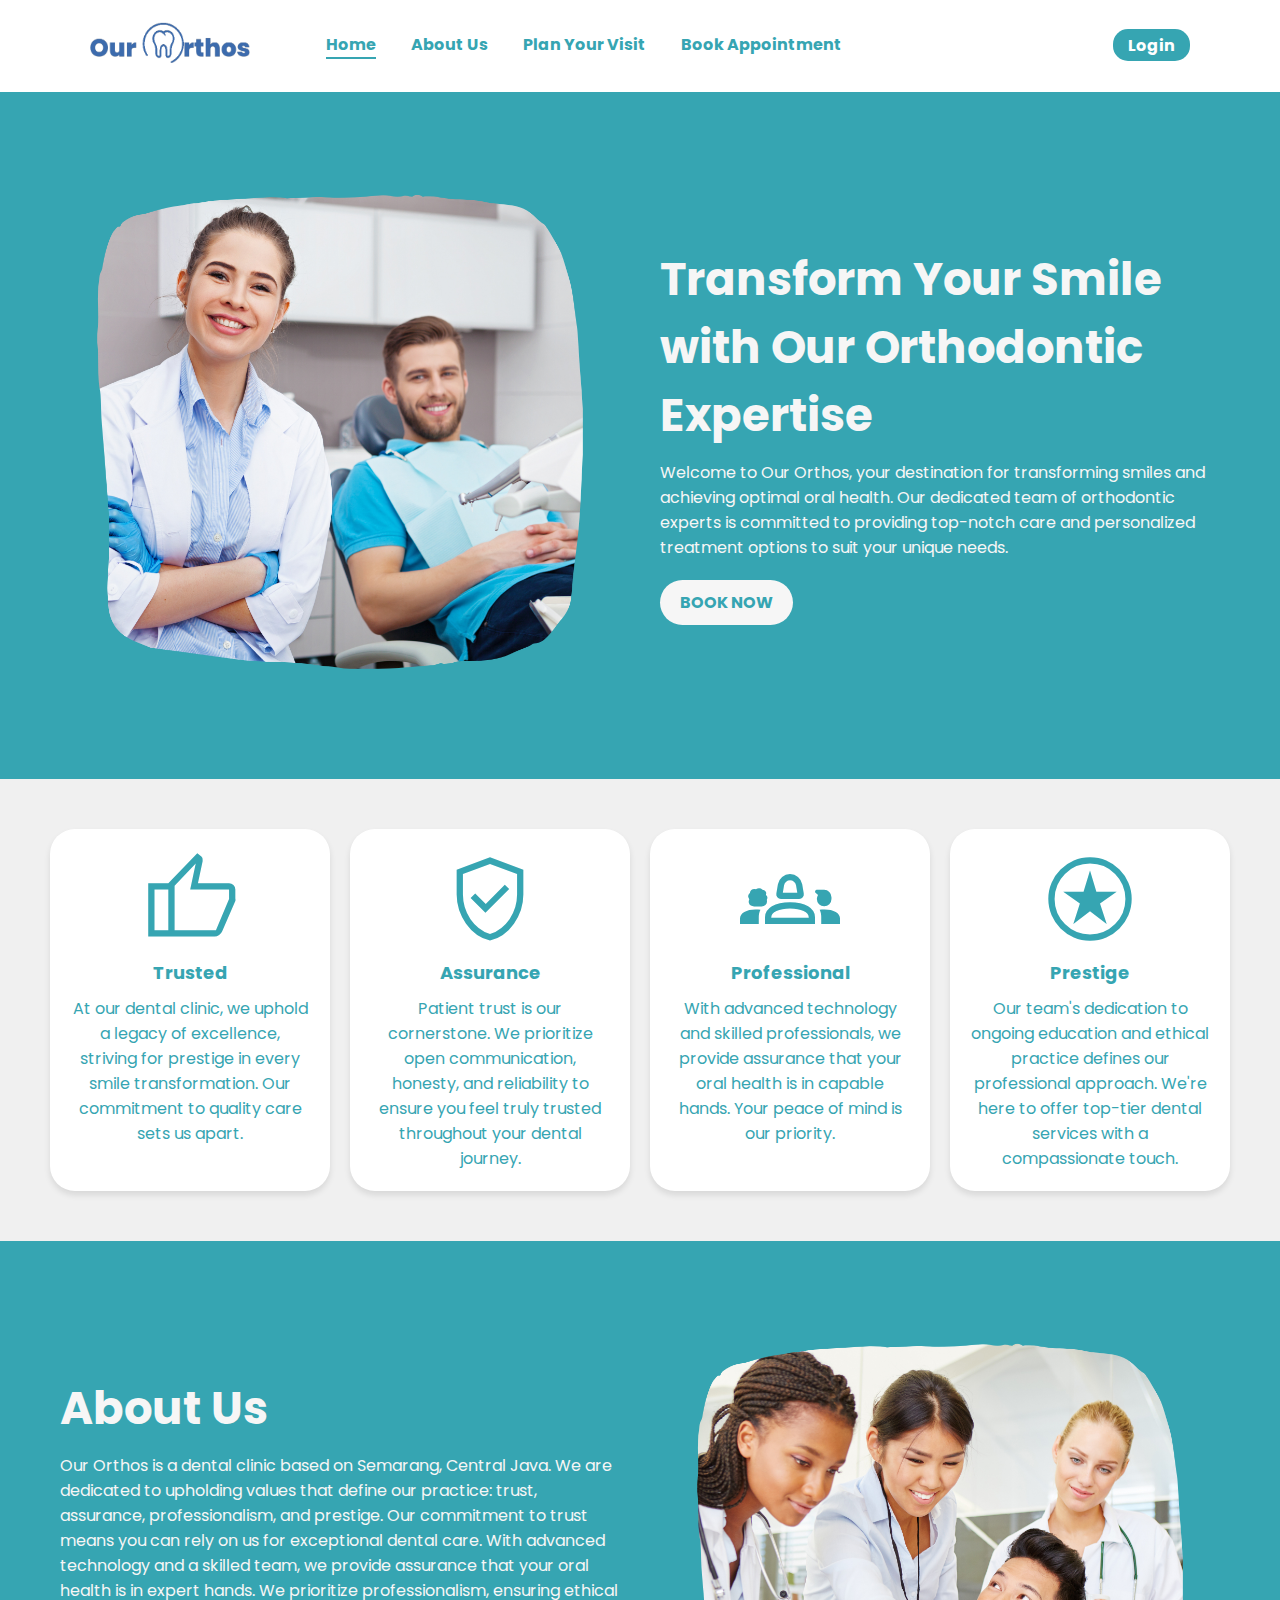
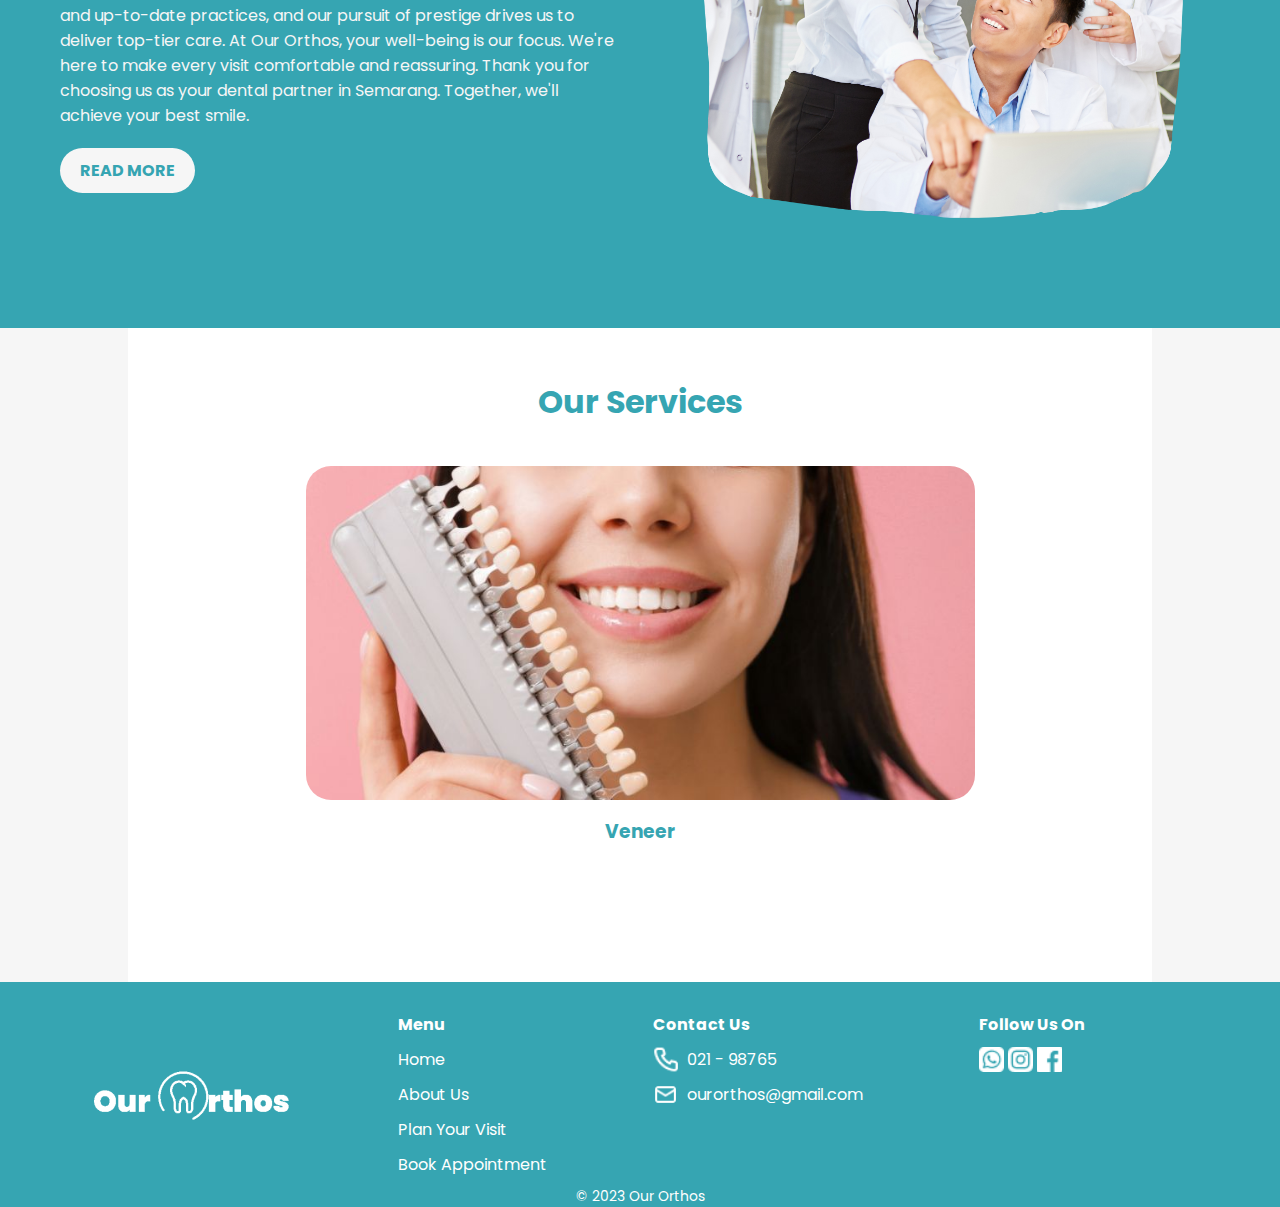
==== commit 199836d9: "fix js navbar mobile all pages" ====
--- a/index.html
+++ b/index.html
@@ -31,7 +31,7 @@
       <div class="navbar-logo">
         <a href=""><img src="assets/svg/logo.svg" alt="" /></a>
       </div>
-      <div id="dropdown" class="navbar-nav">
+      <div id="dropdown" data-visible="false" class="navbar-nav">
         <div class="navbar-middle">
           <a href="index.html" class="active">Home</a>
           <a href="about.html">About Us</a>
@@ -43,10 +43,11 @@
         </div>
       </div>
       <div class="navbar-right">
-        <a id="menu" class="menu">
-          <img src="assets/svg/menu.svg" alt="" />
+        <a aria-controls="dropdown" aria-expanded="false" class="menu">
+          <img class="menu-img" src="assets/svg/menu.svg" alt="" />
         </a>
       </div>
+      <div data-visible="false" class="overlay"></div>
     </nav>
     <!-- Navbar End -->
 
--- a/css/main.css
+++ b/css/main.css
@@ -20,6 +20,7 @@
   padding-top: 91.97px;
 }
 
+/* NAVBAR OVERALL */
 /* Navbar */
 .navbar {
   display: flex;
@@ -87,8 +88,205 @@
 
 .navbar .navbar-right a {
   margin: 0 0.5rem;
-}
-
+  cursor: pointer;
+}
+
+.overlay {
+  display: none;
+  position: fixed;
+  top: 91.97px;
+  left: 0;
+  right: 0;
+  bottom: 0;
+  background-color: black;
+  opacity: 0;
+}
+
+/* FOOTER OVERALL */
+/* Footer */
+.footer {
+  padding: 0 7%;
+  padding-top: 1.87rem;
+  background-color: var(--primary);
+  display: grid;
+}
+
+/* Footer Title */
+.footer .footer-title {
+  font-weight: bold;
+}
+
+/* Footer Text */
+.footer p {
+  color: var(--secondary);
+}
+
+/* Footer Logo */
+.footer .footer-logo {
+  display: flex;
+  align-items: center;
+}
+
+/* Footer Link */
+.footer .footer-link ul {
+  list-style-type: none;
+}
+
+.footer .footer-link ul li {
+  margin-bottom: 0.62rem;
+}
+
+.footer .footer-link ul li a {
+  color: var(--secondary);
+  font-weight: normal;
+}
+
+/* Footer Contact Us and Follow Us On */
+.footer .contact-us .phone,
+.email {
+  display: flex;
+}
+
+.footer .footer-link p,
+.contact-us p,
+.follow p {
+  padding-bottom: 0.62rem;
+}
+
+.footer .contact-us .phone p,
+.email p {
+  margin: 0 0.62rem;
+}
+
+.footer .contact-us img,
+.follow img {
+  width: 1.56rem;
+  height: 1.56rem;
+}
+
+/* Footer Copyright */
+footer .copyright {
+  text-align: center;
+  grid-column: 1 / span 4;
+  font-size: 0.87rem;
+}
+
+/* Erna style */
+/* STAR OF INDEX STYLE */
+/* Style the hero section */
+.erna-hero-section {
+  display: flex;
+  flex-direction: row;
+  justify-content: space-between;
+  align-items: center;
+  padding: 40px;
+  background-color: var(--primary);
+}
+
+/* Style the columns */
+.erna-hero-section .column {
+  flex: 1;
+  padding: 20px;
+}
+
+.erna-hero-section .column h1 {
+  font-size: 45px;
+  margin-bottom: 10px;
+  color: var(--background);
+}
+
+.erna-hero-section .column p {
+  font-size: 16px;
+  margin-bottom: 20px;
+  color: var(--background);
+}
+
+.erna-hero-section .column a {
+  display: inline-block;
+  padding: 10px 20px;
+  background-color: var(--background);
+  color: var(--primary);
+  text-decoration: none;
+  border-radius: 50px;
+  font-weight: bold;
+}
+.erna-hero-section .column a:hover {
+  background-color: gray;
+  color: var(--background);
+}
+
+.erna-hero-section .column img {
+  max-width: 100%;
+  height: auto;
+}
+
+.erna-four-column-section {
+  display: flex;
+  flex-wrap: wrap;
+  justify-content: space-between;
+  padding: 40px;
+  background-color: #f0f0f0;
+}
+
+.erna-four-column-section .column {
+  border-radius: 25px;
+  text-align: center;
+  flex: 1;
+  max-width: calc(25% - 20px);
+  margin: 10px;
+  padding: 20px;
+  background-color: #fff;
+  box-shadow: 0 4px 6px rgba(0, 0, 0, 0.1);
+}
+
+.erna-four-column-section .column .icon span {
+  font-size: 100px;
+  margin-bottom: 10px;
+}
+
+.erna-four-column-section .column h2 {
+  font-size: 18px;
+  margin-bottom: 10px;
+}
+
+.erna-carousel-container {
+  width: 80%;
+  margin: 0 auto;
+  overflow: hidden;
+  text-align: center;
+  padding: 50px 0;
+  background-color: #fff;
+}
+
+.erna-carousel-container .carousel {
+  display: flex;
+  width: 100%;
+  transition: transform 0.5s ease-in-out;
+  margin-top: 20px;
+}
+
+.erna-carousel-container .carousel .service {
+  flex: 0 0 100%;
+  text-align: center;
+  padding: 20px;
+  /* border: 1px solid #ccc; */
+  box-sizing: border-box;
+}
+
+.erna-carousel-container .carousel .service img {
+  max-width: 100%;
+  /* height: auto; */
+  max-height: 75%;
+  object-fit: cover;
+  border-radius: 25px;
+}
+
+.erna-carousel-container .carousel .service h3 {
+  margin-top: 10px;
+}
+/* END OF INDEX STYLE */
+
+/* START OF ABOUT US STYLE  */
 /* Hero */
 .hero {
   display: flex;
@@ -135,238 +333,6 @@
   margin-top: 1rem;
 }
 
-/* What to Do Steps */
-.what-to-do .steps {
-  margin: 0 20%;
-}
-
-.what-to-do .steps .step {
-  margin: 4.12rem 0;
-  display: flex;
-}
-
-.what-to-do .steps .step .step-image {
-  padding: 0 1rem;
-}
-
-.what-to-do .steps .step .step-image img {
-  width: 4.5rem;
-}
-
-.what-to-do .steps .step .step-container {
-  padding: 0 1rem;
-}
-
-.what-to-do .steps .step .step-container .step-title p {
-  color: var(--third);
-  width: fit-content;
-  border-bottom: var(--third) 2px solid;
-  border-image: linear-gradient(to right, var(--third) 30%, transparent 30%) 1;
-}
-
-.what-to-do .steps .step .step-container .schedule p {
-  width: 9.43rem;
-}
-
-/* What to Do Step 2 Schedule */
-.what-to-do .steps .step .step-container .schedule .weekday,
-.saturday,
-.sunday {
-  display: flex;
-}
-
-.what-to-do .steps .step .step-container .schedule .end {
-  float: right;
-}
-
-.what-to-do .steps .step .step-container .schedule span {
-  margin-left: 1rem;
-}
-
-/* What to Do Step 3 Booking */
-.what-to-do .steps .step .step-container .book {
-  display: flex;
-  align-items: center;
-  justify-content: center;
-  margin-top: 4.12rem;
-}
-
-.what-to-do .steps .step .step-container .book a {
-  background-color: var(--primary);
-  color: var(--secondary);
-  border-radius: 5px;
-  min-width: 2rem;
-  padding: 0.3rem 0.94rem;
-  font-weight: bold;
-}
-
-/* HR step divider */
-hr {
-  border: 1px solid;
-}
-
-/* FaQ */
-.faq {
-  padding: 0 7%;
-  margin: 4.68rem 0;
-}
-
-.faq .title {
-  text-align: center;
-}
-
-.faq .title h2 {
-  font-size: 2.75rem;
-  font-weight: bold;
-}
-
-/* Faq Container */
-.faq .container {
-  margin: 20px 10% 0;
-  background-color: var(--secondary);
-  border-radius: 15px;
-  display: grid;
-  grid-template-columns: 50% 50%;
-  justify-content: space-around;
-}
-
-/* Faq Image */
-.faq .container .faq-image {
-  margin: 0 auto;
-  display: flex;
-  align-items: end;
-}
-
-.faq .container .faq-image img {
-  max-width: 55vh;
-}
-
-/* Faq Accordion */
-.faq .container .accordion {
-  border: 2px solid var(--secondary);
-  border-radius: 15px;
-  background-color: var(--primary);
-  margin: 1.25rem;
-}
-
-.faq .container .accordion .accordion-tab {
-  cursor: pointer;
-  padding: 0.62rem;
-}
-
-.faq .container .accordion .accordion-tab .label {
-  padding: 0.62rem;
-  color: var(--secondary);
-  display: flex;
-  justify-content: space-between;
-  transition: 0.4s;
-}
-
-.faq .container .accordion .accordion-tab .content {
-  padding: 0 0.62rem;
-  color: black;
-  overflow: hidden;
-  max-height: 0;
-  transition: max-height 0.2s ease-out;
-}
-
-.faq .container .accordion hr {
-  color: var(--secondary);
-}
-
-/* Footer */
-.footer {
-  padding: 0 7%;
-  padding-top: 1.87rem;
-  background-color: var(--primary);
-  display: grid;
-  grid-template-columns: auto auto auto auto auto;
-}
-
-/* Footer Title */
-.footer .footer-title {
-  font-weight: bold;
-}
-
-/* Footer Text */
-.footer p {
-  color: var(--secondary);
-}
-
-/* Footer Logo */
-.footer .footer-logo {
-  display: flex;
-  align-items: center;
-}
-
-/* Footer Link */
-.footer .footer-link {
-  display: grid;
-}
-
-.footer .footer-link ul {
-  list-style-type: none;
-}
-
-.footer .footer-link ul li {
-  margin-bottom: 0.62rem;
-}
-
-.footer .footer-link ul li a {
-  color: var(--secondary);
-  font-weight: normal;
-}
-
-/* Footer Contact Us and Follow Us On */
-.footer .contact-us .phone,
-.email {
-  display: flex;
-}
-
-.footer .footer-link p,
-.contact-us p,
-.follow p {
-  padding-bottom: 0.62rem;
-}
-
-.footer .contact-us .phone p,
-.email p {
-  margin: 0 0.62rem;
-}
-
-.footer .contact-us img,
-.follow img {
-  width: 1.56rem;
-  height: 1.56rem;
-}
-
-/* Footer Copyright */
-footer .copyright {
-  text-align: center;
-  grid-column: 1 / span 4;
-  font-size: 0.87rem;
-}
-
-/* Media Queries */
-/* Small Screen desktop/laptop */
-@media (max-width: 1199.98px) {
-  .what-to-do .steps {
-    margin: 0 16%;
-  }
-
-  .faq .container {
-    grid-template-columns: 100%;
-  }
-
-  .faq .container .faq-image {
-    grid-row: 2;
-  }
-
-  .faq .container .accordion {
-    grid-row: 1;
-  }
-}
-
 .almamater {
   margin-top: 20px;
 }
@@ -378,8 +344,6 @@
   width: 800px;
   height: 60px;
   justify-content: space-evenly;
-
-
 }
 
 .almamater-logo img {
@@ -388,7 +352,6 @@
   height: 53px;
   flex-shrink: 0;
 }
-
 /* End Almamater Logo */
 
 /* container visi misi */
@@ -398,7 +361,6 @@
   width: 100%;
   height: 500px;
   display: flex;
-
 }
 
 .container-visi-misi-flex {
@@ -412,10 +374,8 @@
   height: 260px;
   padding: 64.19000244140625px 50px 81.19998168945312px 50px;
   border-radius: 10px;
-  background: #294B67;
+  background: #294b67;
   margin-top: 30px;
-
-
 }
 
 .container-mission {
@@ -423,18 +383,30 @@
   height: 230px;
   padding: 64.19000244140625px 50px 81.19998168945312px 50px;
   border-radius: 10px;
-  background: #294B67;
+  background: #294b67;
   margin-top: 30px;
 }
 
 .container-values {
   width: 570px;
-  height: 470px;
+  height: 525px;
   padding: 56px 50px 55px 50px;
-  background: #294B67;
+  background: #294b67;
   border-radius: 10px;
-  margin-top: 30px;
   margin-left: 30px;
+}
+
+.ourteam {
+  margin-top: 100px;
+}
+
+.container-ourteam {
+  margin-top: 20px;
+  width: 150px;
+  height: 200px;
+  display: flex;
+  justify-content: space-evenly;
+  gap: 40px;
 }
 
 .container-award {
@@ -447,20 +419,7 @@
   align-items: flex-start;
   justify-content: center;
   color: black;
-
-}
-
-.ourteam {
-  margin-top: 100px;
-}
-
-.container-ourteam {
-  margin-top: 20px;
-  width: 150px;
-  height: 200px;
-  display: flex;
-  justify-content: space-evenly;
-  gap: 40px;
+  font-size: 14px;
 }
 
 .container-div1,
@@ -475,8 +434,8 @@
   color: black;
   border-top-left-radius: 10%;
   border-top-right-radius: 10%;
-  font-family: 'Vollkorn', serif;
-  filter: drop-shadow(0px 4px 4px rgba(0, 0, 0, 0.50));
+  font-family: "Vollkorn", serif;
+  filter: drop-shadow(0px 4px 4px rgba(0, 0, 0, 0.5));
 }
 
 .container-div1 img,
@@ -520,9 +479,219 @@
 .containerdiv1-6 {
   margin-bottom: 115px;
 }
-
-
-
+/* END OF ABOUT US HTML */
+
+/* VISIT YOUR PLAN */
+/* What to Do Steps */
+.what-to-do .steps {
+  margin: 0 20%;
+}
+
+.what-to-do .steps .step {
+  margin: 4.12rem 0;
+  display: flex;
+}
+
+.what-to-do .steps .step .step-image {
+  padding: 0 1rem;
+}
+
+.what-to-do .steps .step .step-image img {
+  width: 4.5rem;
+}
+
+.what-to-do .steps .step .step-container {
+  padding: 0 1rem;
+}
+
+.what-to-do .steps .step .step-container .step-title p {
+  color: var(--third);
+  width: fit-content;
+  border-bottom: var(--third) 2px solid;
+  border-image: linear-gradient(to right, var(--third) 30%, transparent 30%) 1;
+}
+
+.what-to-do .steps .step .step-container .schedule p {
+  width: 9.43rem;
+}
+
+/* What to Do Step 2 Schedule */
+.what-to-do .steps .step .step-container .schedule .weekday,
+.saturday,
+.sunday {
+  display: flex;
+}
+
+.what-to-do .steps .step .step-container .schedule .end {
+  float: right;
+}
+
+.what-to-do .steps .step .step-container .schedule span {
+  margin-left: 1rem;
+}
+
+/* What to Do Step 3 Booking */
+.what-to-do .steps .step .step-container .book {
+  display: flex;
+  align-items: center;
+  justify-content: center;
+  margin-top: 4.12rem;
+}
+
+.what-to-do .steps .step .step-container .book a {
+  background-color: var(--primary);
+  color: var(--secondary);
+  border-radius: 5px;
+  min-width: 2rem;
+  padding: 0.3rem 0.94rem;
+  font-weight: bold;
+}
+
+/* HR step divider */
+hr {
+  border: 1px solid;
+}
+
+/* FaQ */
+.faq {
+  padding: 0 7%;
+  margin: 4.68rem 0;
+}
+
+.faq .title {
+  text-align: center;
+}
+
+.faq .title h2 {
+  font-size: 2.75rem;
+  font-weight: bold;
+}
+
+/* Faq Container */
+.faq .container {
+  margin: 20px 10% 0;
+  background-color: var(--secondary);
+  border-radius: 15px;
+  display: grid;
+  grid-template-columns: 50% 50%;
+  justify-content: space-around;
+}
+
+/* Faq Image */
+.faq .container .faq-image {
+  margin: 0 auto;
+  display: flex;
+  align-items: end;
+}
+
+.faq .container .faq-image img {
+  max-width: 55vh;
+}
+
+/* Faq Accordion */
+.faq .container .accordion {
+  border: 2px solid var(--secondary);
+  border-radius: 15px;
+  background-color: var(--primary);
+  margin: 1.25rem;
+}
+
+.faq .container .accordion .accordion-tab .label {
+  padding: 0 0.62rem;
+  color: var(--secondary);
+  display: flex;
+  justify-content: space-between;
+  transition: 0.4s;
+  cursor: pointer;
+}
+
+.faq .container .accordion .accordion-tab .label p {
+  font-weight: bold;
+  padding: 0.62rem;
+}
+
+.faq .container .accordion .accordion-tab .content {
+  padding: 0 0.62rem;
+  color: var(--secondary);
+  overflow: hidden;
+  max-height: 0;
+  transition: max-height 0.2s ease-out;
+}
+
+.faq .container .accordion .accordion-tab .content p {
+  font-size: 0.95rem;
+  padding: 0 0.62rem 0.62rem;
+}
+
+.faq .container .accordion hr {
+  color: var(--secondary);
+}
+
+/* END OF VISIT YOUR PLAN */
+
+/* START OF LIST DOCTOR */
+
+.container-header {
+  display: flex;
+  justify-content: center;
+  align-items: center;
+  flex-direction: column;
+  text-align: center;
+}
+
+.container-header img {
+  width: 10rem;
+  height: 100px;
+}
+
+.tabel-jadwal table,
+td,
+th {
+  border: 1px solid;
+  width: 95vw;
+  margin: 0 auto 80px auto;
+}
+
+.book-2 {
+  margin-bottom: 30px;
+  text-align: center;
+}
+
+.book-2 a {
+  background-color: var(--primary);
+  color: var(--secondary);
+  border-radius: 5px;
+  min-width: 2rem;
+  padding: 0.3rem 0.94rem;
+  font-weight: bold;
+}
+
+/* END OF LIST DOCTOR */
+
+/* THIS CSS IS NOT USE */
+/* .awardall {
+  color: black;
+} */
+
+/* Media Queries */
+/* Small Screen desktop/laptop */
+@media (max-width: 1199.98px) {
+  .what-to-do .steps {
+    margin: 0 16%;
+  }
+
+  .faq .container {
+    grid-template-columns: 100%;
+  }
+
+  .faq .container .faq-image {
+    grid-row: 2;
+  }
+
+  .faq .container .accordion {
+    grid-row: 1;
+  }
+}
 
 /* Large Tablet */
 @media (max-width: 991.98px) {
@@ -531,27 +700,41 @@
   }
 
   .navbar .navbar-nav {
-    display: none;
-    position: absolute;
-    right: 0;
-    margin-right: 7%;
-    top: 60px;
-    width: 200px;
-    border-radius: 10px;
-    background-color: var(--secondary);
-    opacity: 0.8;
-    overflow: hidden;
-    border: var(--primary) 1px solid;
-  }
-
-  .navbar .navbar-nav.open {
+    position: fixed;
+    inset: calc(100% - 91.97px) 0 0 40%;
+    top: 91.97px;
+    flex-direction: column;
+    gap: 20px;
+    background: var(--secondary);
+    justify-content: initial;
+    padding: 1em;
+    box-shadow: 0px 0px 4px rgba(0, 0, 0, 0.2);
+    z-index: 1000;
+    transform: translateX(100%);
+    transition: transform 50ms ease-in;
+  }
+
+  .navbar-nav[data-visible="true"] {
+    transform: translateX(0%);
+  }
+
+  .overlay {
     display: block;
+    z-index: 999;
+    transform: translateX(-100%);
+    transition: transform 50ms ease-in, opacity 50ms linear;
+  }
+
+  .overlay[data-visible="true"] {
+    opacity: 0.5;
+    transform: translateX(0%);
   }
 
   .navbar .navbar-nav .navbar-middle a {
-    margin: 0;
+    margin: 0.3rem 0;
     padding: 0.5rem;
     width: 100%;
+    border-radius: 15px;
   }
 
   .navbar .navbar-nav .navbar-middle a:hover {
@@ -568,14 +751,14 @@
 
   .navbar .navbar-nav .navbar-login a {
     text-align: center;
-    border-radius: 10px;
+    border-radius: 15px;
     display: block;
+    color: var(--secondary);
   }
 
   .navbar .navbar-nav .navbar-login a:hover {
     color: var(--primary);
     background-color: var(--secondary);
-    border: var(--primary) 1px solid;
   }
 
   .hero h1 {
@@ -596,24 +779,46 @@
 
   .faq {
     margin: 2.81rem 0;
-  }
-
-  .footer {
-    grid-template-columns: auto auto auto;
-  }
-
-  .footer .copyright {
-    grid-column: 1 / span 3;
   }
 
   .footer .footer-logo {
     grid-column: 1 / span 3;
     justify-content: center;
   }
+
+  .footer .copyright {
+    grid-column: 1 / span 3;
+  }
 }
 
 /* Tablet */
 @media (max-width: 767.98px) {
+  /* ERNA STYLE */
+  /* START OF INDEX STYLE */
+  .erna-hero-section {
+    flex-direction: column;
+    text-align: center;
+  }
+
+  .erna-hero-section .column {
+    flex: none;
+    width: 100%;
+    padding: 0;
+  }
+
+  .erna-four-column-section {
+    flex-direction: column;
+    text-align: center;
+  }
+
+  .erna-four-column-section .column {
+    flex: none;
+    width: 100%;
+    padding: 0;
+    max-width: 90%;
+  }
+  /* END OF INDEX STYLE */
+
   .hero {
     display: block;
     text-align: center;
@@ -649,14 +854,15 @@
   }
 
   .what-to-do .steps .step .step-container .step-title p {
-    border-image: linear-gradient(to right, var(--third) 100%, transparent 100%) 1;
+    border-image: linear-gradient(to right, var(--third) 100%, transparent 100%)
+      1;
     margin: auto;
   }
 
   .faq .container {
     margin: 0;
   }
-  
+
   /* Styling wisis */
   .container-award {
     width: 100vw;
@@ -666,31 +872,9 @@
     align-items: center;
     font-size: 0.7rem;
   }
-  .container-1, .container-2 {
+  .container-1,
+  .container-2 {
     width: 100vw;
-  }
-  .erna-hero-section {
-    flex-direction: column;
-    text-align: center;
-    margin-top: 100px;
-  }
-
-  .erna-hero-section .column {
-    flex: none;
-    width: 100%;
-    padding: 0;
-  }
-
-  .erna-four-column-section {
-    flex-direction: column;
-    text-align: center;
-  }
-
-  .erna-four-column-section .column {
-    flex: none;
-    width: 100%;
-    padding: 0;
-    max-width: 90%;
   }
 }
 
@@ -740,164 +924,4 @@
     height: 550px;
     margin-left: 0px;
   }
-
-}
-
-.container-header{
-  display: flex;
-  justify-content: center;
-  align-items: center;
-  flex-direction: column;
-  text-align: center;
-
-}
-
-.container-header img {
-width: 10rem;
-height: 100px;
-}
-
-.tabel-jadwal table, td, th {
-  border: 1px solid;
-  width: 95vw;
-  margin: 0 auto 80px auto;
-  
-}
-
-.tengah {
-  text-align: center;
-  width: 100vw;
-}
-
-.book-2 {
-  margin-bottom: 30px;
-  text-align: center;
-}
-
-.book-2 a {
-  background-color: var(--primary);
-  color: var(--secondary);
-  border-radius: 5px;
-  min-width: 2rem;
-  padding: 0.3rem 0.94rem;
-  font-weight: bold;
-
-}
-
-/* Erna style */
-/* STAR OF INDEX STYLE */
-/* Style the hero section */
-.erna-hero-section {
-  display: flex;
-  flex-direction: row;
-  justify-content: space-between;
-  align-items: center;
-  padding: 40px;
-  background-color: var(--primary);
-}
-
-/* Style the columns */
-.erna-hero-section .column {
-  flex: 1;
-  padding: 20px;
-}
-
-.erna-hero-section .column h1 {
-  font-size: 45px;
-  margin-bottom: 10px;
-  color: var(--background);
-}
-
-.erna-hero-section .column p {
-  font-size: 16px;
-  margin-bottom: 20px;
-  color: var(--background);
-}
-
-.erna-hero-section .column a {
-  display: inline-block;
-  padding: 10px 20px;
-  background-color: var(--background);
-  color: var(--primary);
-  text-decoration: none;
-  border-radius: 50px;
-  font-weight: bold;
-}
-.erna-hero-section .column a:hover {
-  background-color: gray;
-  color: var(--background);
-}
-
-.erna-hero-section .column img {
-  max-width: 100%;
-  height: auto;
-}
-
-.erna-four-column-section {
-  display: flex;
-  flex-wrap: wrap;
-  justify-content: space-between;
-  padding: 40px;
-  background-color: #f0f0f0;
-}
-
-.erna-four-column-section .column {
-  border-radius: 25px;
-  text-align: center;
-  flex: 1;
-  max-width: calc(25% - 20px);
-  margin: 10px;
-  padding: 20px;
-  background-color: #fff;
-  box-shadow: 0 4px 6px rgba(0, 0, 0, 0.1);
-}
-
-.erna-four-column-section .column .icon span {
-  font-size: 100px;
-  margin-bottom: 10px;
-}
-
-.erna-four-column-section .column h2 {
-  font-size: 18px;
-  margin-bottom: 10px;
-}
-
-.erna-carousel-container {
-  width: 80%;
-  margin: 0 auto;
-  overflow: hidden;
-  text-align: center;
-  padding: 50px 0;
-  background-color: #fff;
-}
-
-.erna-carousel-container .carousel {
-  display: flex;
-  width: 100%;
-  transition: transform 0.5s ease-in-out;
-  margin-top: 20px;
-}
-
-.erna-carousel-container .carousel .service {
-  flex: 0 0 100%;
-  text-align: center;
-  padding: 20px;
-  /* border: 1px solid #ccc; */
-  box-sizing: border-box;
-}
-
-.erna-carousel-container .carousel .service img {
-  max-width: 100%;
-  /* height: auto; */
-  max-height: 75%;
-  object-fit: cover;
-  border-radius: 25px;
-}
-
-.service h3 {
-  margin-top: 10px;
-}
-/* END OF INDEX STYLE */
-
-
-
+}
